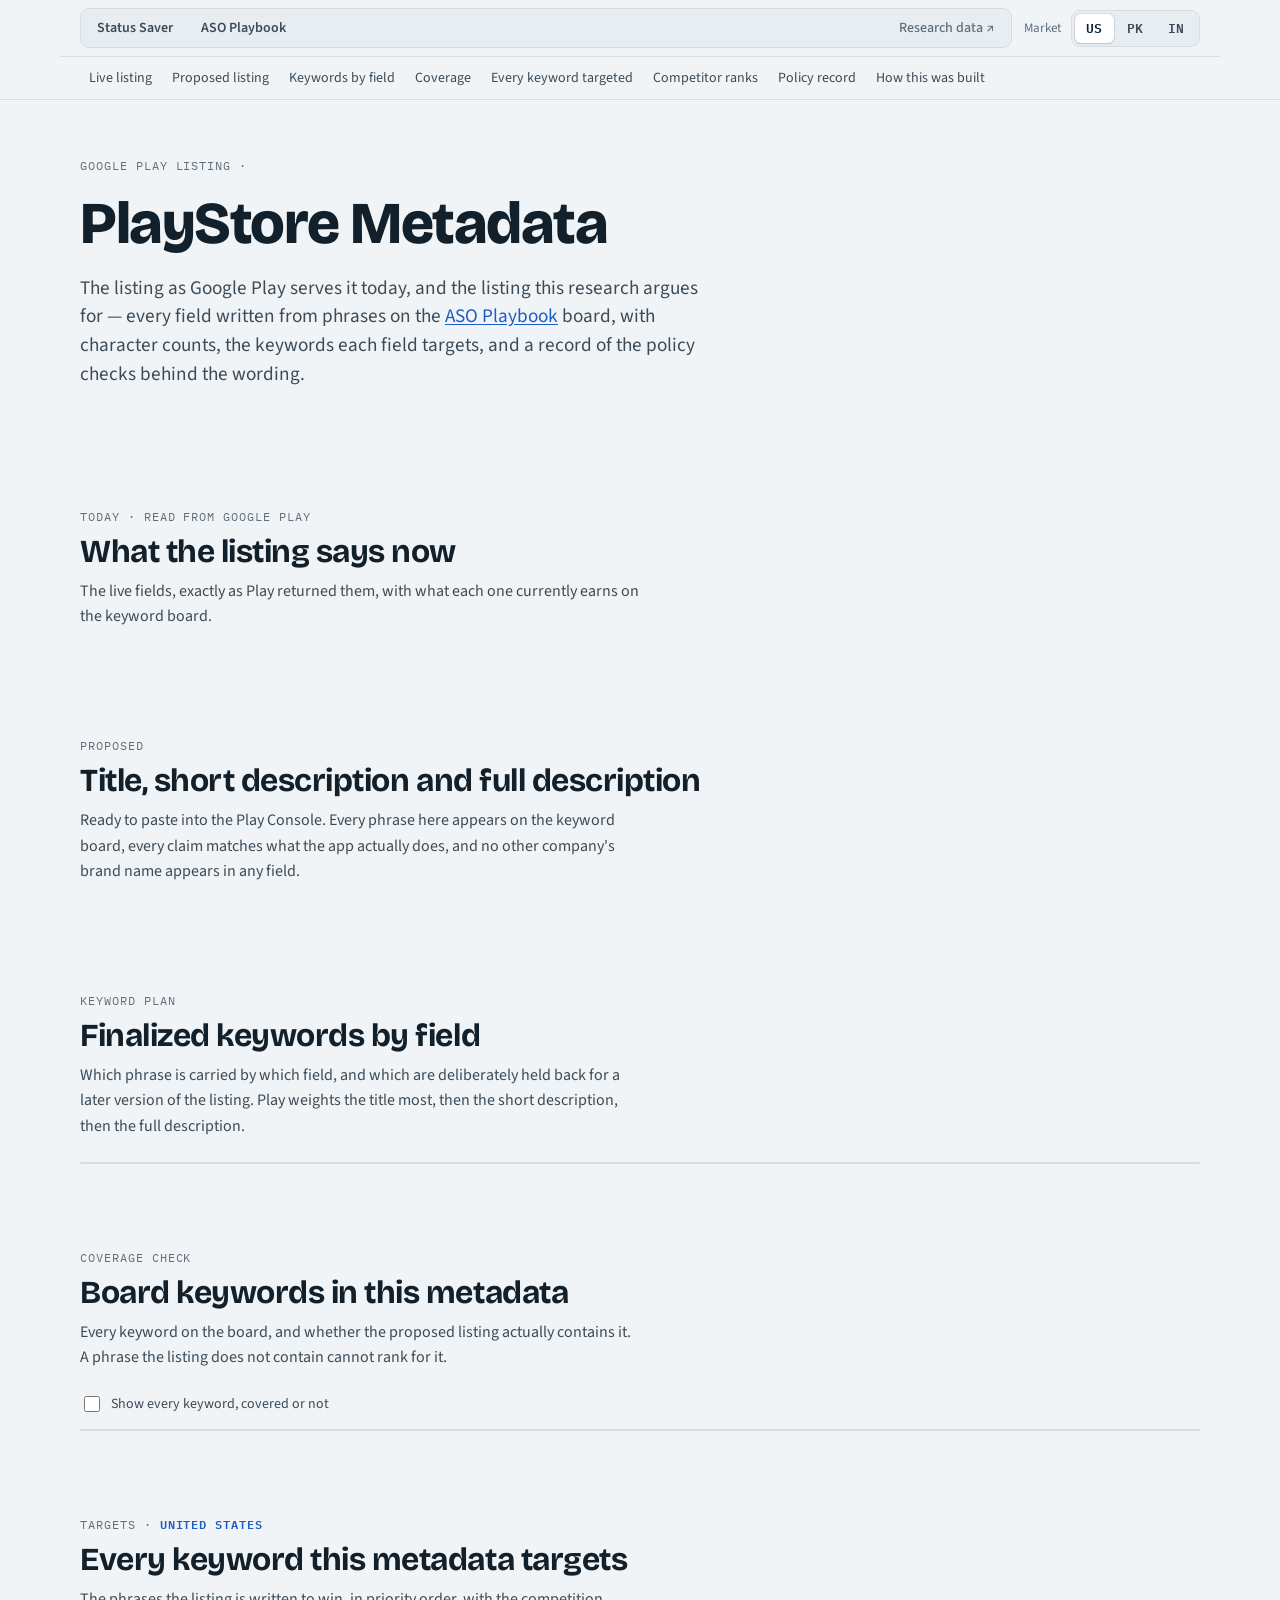
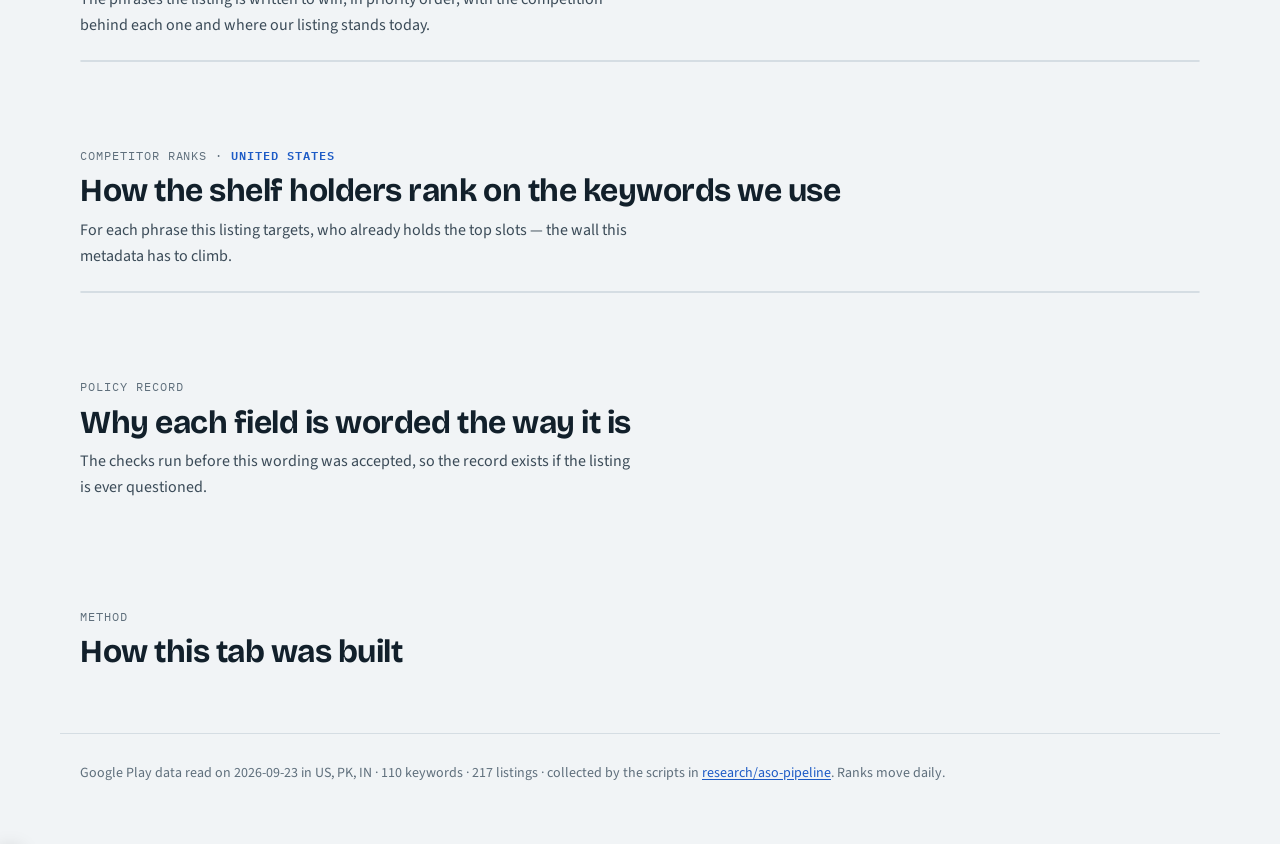
==== tabs/03-playstore-metadata/index.html @ b678e943 "ASO Playbook: new tab from the Google Play scrape of 23 Sep 2026 110 keywords x 3 markets to depth 3" ====
<!doctype html>
<html lang="en">
<head>
<meta charset="utf-8">
<meta name="viewport" content="width=device-width,initial-scale=1">
<meta name="robots" content="noindex">
<title>PlayStore Metadata · Status Saver App</title>
<meta name="description" content="The Google Play listing for the Status Saver app: the live listing today, the proposed title, short description and full description, every keyword each field targets, and the policy record behind the wording.">
<link rel="preconnect" href="https://fonts.googleapis.com">
<link rel="preconnect" href="https://fonts.gstatic.com" crossorigin>
<link rel="stylesheet" href="https://fonts.googleapis.com/css2?family=Bricolage+Grotesque:opsz,wght@12..96,500;12..96,700;12..96,800&family=IBM+Plex+Mono:wght@400;500;600&family=Source+Sans+3:ital,wght@0,400;0,600;0,700;1,400&display=swap">
<link rel="stylesheet" href="../../assets/site.css">
</head>
<body data-page="metadata">

<nav class="bar" aria-label="Tabs, sections and controls" id="bar">
  <div class="wrap bar-top">
    <div class="tabs" id="site-tabs" aria-label="Tabs"></div>
    <div class="mk" id="mk">
      <span class="mk-label" id="mk-label">Market</span>
      <div class="seg" role="group" aria-labelledby="mk-label" id="market-seg"></div>
    </div>
  </div>
  <div class="wrap bar-sections" aria-label="Sections">
    <div class="jump" id="jump-metadata">
      <a href="#live">Live listing</a><a href="#package">Proposed listing</a><a href="#fields">Keywords by field</a><a href="#coverage">Coverage</a><a href="#targets">Every keyword targeted</a><a href="#ranks">Competitor ranks</a><a href="#policy">Policy record</a><a href="#built">How this was built</a>
    </div>
  </div>
</nav>
<script src="../../assets/nav.js"></script>

<header class="masthead wrap">
  <p class="eyebrow">Google Play listing · <span id="pkg" class="mono"></span></p>
  <h1 id="apptitle">PlayStore Metadata</h1>
  <p class="lede">The listing as Google Play serves it today, and the listing this research argues for — every field written from phrases on the <a href="../02-aso-playbook/">ASO Playbook</a> board, with character counts, the keywords each field targets, and a record of the policy checks behind the wording.</p>
  <div class="chips" id="chips"></div>
</header>

<main class="wrap doc">

  <section id="live">
    <div class="sec-head">
      <p class="kicker">Today · read from Google Play</p>
      <h2>What the listing says now</h2>
      <p class="sub">The live fields, exactly as Play returned them, with what each one currently earns on the keyword board.</p>
    </div>
    <div id="live-listing"></div>
    <div class="insights" id="live-read"></div>
  </section>

  <section id="package">
    <div class="sec-head">
      <p class="kicker">Proposed</p>
      <h2>Title, short description and full description</h2>
      <p class="sub">Ready to paste into the Play Console. Every phrase here appears on the keyword board, every claim matches what the app actually does, and no other company's brand name appears in any field.</p>
    </div>
    <div id="package-fields"></div>
  </section>

  <section id="fields">
    <div class="sec-head">
      <p class="kicker">Keyword plan</p>
      <h2>Finalized keywords by field</h2>
      <p class="sub">Which phrase is carried by which field, and which are deliberately held back for a later version of the listing. Play weights the title most, then the short description, then the full description.</p>
    </div>
    <div class="tscroll"><table id="field-table"></table></div>
  </section>

  <section id="coverage">
    <div class="sec-head">
      <p class="kicker">Coverage check</p>
      <h2>Board keywords in this metadata</h2>
      <p class="sub">Every keyword on the board, and whether the proposed listing actually contains it. A phrase the listing does not contain cannot rank for it.</p>
    </div>
    <div class="controls"><label class="toggle"><input type="checkbox" id="cov-all"> Show every keyword, covered or not</label></div>
    <div class="tscroll"><table id="cov-table"></table></div>
  </section>

  <section id="targets">
    <div class="sec-head">
      <p class="kicker">Targets · <span class="scope" data-scope></span></p>
      <h2>Every keyword this metadata targets</h2>
      <p class="sub">The phrases the listing is written to win, in priority order, with the competition behind each one and where our listing stands today.</p>
    </div>
    <div class="tscroll"><table id="target-table"></table></div>
  </section>

  <section id="ranks">
    <div class="sec-head">
      <p class="kicker">Competitor ranks · <span class="scope" data-scope></span></p>
      <h2>How the shelf holders rank on the keywords we use</h2>
      <p class="sub">For each phrase this listing targets, who already holds the top slots — the wall this metadata has to climb.</p>
    </div>
    <div class="tscroll"><table class="matrix" id="rank-table"></table></div>
  </section>

  <section id="policy">
    <div class="sec-head">
      <p class="kicker">Policy record</p>
      <h2>Why each field is worded the way it is</h2>
      <p class="sub">The checks run before this wording was accepted, so the record exists if the listing is ever questioned.</p>
    </div>
    <div class="checks" id="policy-list"></div>
  </section>

  <section id="built">
    <div class="sec-head">
      <p class="kicker">Method</p>
      <h2>How this tab was built</h2>
    </div>
    <div class="checks" id="built-list"></div>
  </section>

</main>

<footer class="wrap foot" id="foot"></footer>
<div id="tip" class="tt" role="status" aria-live="polite"></div>

<script src="../../assets/data.js"></script>
<script src="../../assets/app.js"></script>
</body>
</html>
---- assets/site.css ----
/* Shared styles for every tab page. */
img{max-width:100%}
:root{
    color-scheme: light;
    --ground:#F1F4F6; --surface:#FFFFFF; --sunk:#E8EDF1;
    --ink:#12202B; --ink-2:#3B4B58; --muted:#5F6F7C; --line:#D5DDE3; --line-strong:#B7C3CC;
    --accent:#1D5BC6; --accent-ink:#FFFFFF; --accent-soft:#E1EAF8;
    --good:#16784A; --good-soft:#DCF0E5; --warn:#94520A; --warn-soft:#F5E9D6; --risk:#AB3636; --risk-soft:#F6E1E1;
    --s-comp:#eb6834; --s-niche:#2a78d6; --s-adj:#86b6ef; --s-brand:#45515B; --s-off:#D3DAE0;
    --rk1:#184f95; --rk1-ink:#FFFFFF; --rk2:#2a78d6; --rk2-ink:#FFFFFF; --rk3:#5598e7; --rk3-ink:#0B1D33; --rk4:#86b6ef; --rk4-ink:#0B1D33;
    --tip:#12202B; --tip-ink:#F1F4F6;
    --display:"Bricolage Grotesque","Source Sans 3",system-ui,sans-serif;
    --body:"Source Sans 3",system-ui,-apple-system,"Segoe UI",sans-serif;
    --mono:"IBM Plex Mono",ui-monospace,"Cascadia Mono",Consolas,monospace;
  }
  @media (prefers-color-scheme: dark){
    :root:not([data-theme="light"]){
      color-scheme: dark;
      --ground:#0B1117; --surface:#111A22; --sunk:#0D151C;
      --ink:#E2EAF0; --ink-2:#B6C3CD; --muted:#8C9CA8; --line:#223039; --line-strong:#344450;
      --accent:#6FA8F6; --accent-ink:#08121C; --accent-soft:#15253A;
      --good:#52C48E; --good-soft:#11281E; --warn:#E3A45F; --warn-soft:#2E2213; --risk:#EE8C8C; --risk-soft:#301818;
      --s-comp:#d95926; --s-niche:#3987e5; --s-adj:#1c5cab; --s-brand:#A3B0BB; --s-off:#2B3844;
      --rk1:#9ec5f4; --rk1-ink:#0B1622; --rk2:#5598e7; --rk2-ink:#0B1622; --rk3:#256abf; --rk3-ink:#FFFFFF; --rk4:#184f95; --rk4-ink:#FFFFFF;
      --tip:#E2EAF0; --tip-ink:#0B1117;
    }
  }
  :root[data-theme="dark"]{
    color-scheme: dark;
    --ground:#0B1117; --surface:#111A22; --sunk:#0D151C;
    --ink:#E2EAF0; --ink-2:#B6C3CD; --muted:#8C9CA8; --line:#223039; --line-strong:#344450;
    --accent:#6FA8F6; --accent-ink:#08121C; --accent-soft:#15253A;
    --good:#52C48E; --good-soft:#11281E; --warn:#E3A45F; --warn-soft:#2E2213; --risk:#EE8C8C; --risk-soft:#301818;
    --s-comp:#d95926; --s-niche:#3987e5; --s-adj:#1c5cab; --s-brand:#A3B0BB; --s-off:#2B3844;
    --rk1:#9ec5f4; --rk1-ink:#0B1622; --rk2:#5598e7; --rk2-ink:#0B1622; --rk3:#256abf; --rk3-ink:#FFFFFF; --rk4:#184f95; --rk4-ink:#FFFFFF;
    --tip:#E2EAF0; --tip-ink:#0B1117;
  }

  *{box-sizing:border-box}
  body{margin:0; background:var(--ground); color:var(--ink); font-family:var(--body); font-size:16px; line-height:1.6; -webkit-font-smoothing:antialiased}
  a{color:var(--accent); text-underline-offset:2px}
  :focus-visible{outline:2px solid var(--accent); outline-offset:2px; border-radius:3px}
  h1,h2,h3,h4{font-family:var(--display); margin:0; line-height:1.15; text-wrap:balance}
  p{margin:0}
  code,.mono{font-family:var(--mono); font-size:.86em}
  .wrap{max-width:1160px; margin:0 auto; padding-inline:20px}
  .prose{max-width:68ch}

  /* ---------- masthead ---------- */
  .masthead{padding-block:56px 40px}
  .eyebrow{font-family:var(--mono); font-size:12px; letter-spacing:.08em; text-transform:uppercase; color:var(--muted); display:flex; flex-wrap:wrap; gap:6px 14px}
  .eyebrow b{color:var(--accent); font-weight:600}
  h1{font-size:clamp(2.4rem,5.4vw,3.7rem); font-weight:800; letter-spacing:-.025em; margin-top:14px}
  .lede{font-size:1.2rem; color:var(--ink-2); margin-top:16px; max-width:62ch; line-height:1.5}
  .chips{display:flex; flex-wrap:wrap; gap:8px; margin-top:22px}
  .chip{font-family:var(--mono); font-size:12.5px; padding:4px 11px; border:1px solid var(--line); border-radius:999px; background:var(--surface); color:var(--ink-2); font-variant-numeric:tabular-nums}

  .verdict{margin-top:34px; display:grid; grid-template-columns:minmax(0,1.05fr) minmax(0,1fr); gap:28px; align-items:start}
  .verdict-main{background:var(--surface); border:1px solid var(--line); border-radius:12px; padding:24px 26px}
  .verdict-main .tag{font-family:var(--mono); font-size:11.5px; letter-spacing:.08em; text-transform:uppercase; color:var(--accent); margin-bottom:10px}
  .verdict-main p{font-size:1.06rem}
  .verdict-main strong{color:var(--ink)}
  .refresh h3{font-size:1.05rem; font-weight:700; margin-bottom:10px}
  .refresh ol{margin:0; padding:0; list-style:none; display:flex; flex-direction:column; gap:12px; counter-reset:f}
  .refresh li{padding-left:34px; position:relative; color:var(--ink-2)}
  .refresh li::before{counter-increment:f; content:counter(f); position:absolute; left:0; top:1px; width:22px; height:22px; border-radius:6px; background:var(--accent-soft); color:var(--accent); font:600 12px/22px var(--mono); text-align:center}
  .refresh li strong{color:var(--ink)}
  @media (max-width:860px){ .verdict{grid-template-columns:1fr} }

  .tiles{display:grid; grid-template-columns:repeat(4,minmax(0,1fr)); gap:1px; margin-top:30px; background:var(--line); border:1px solid var(--line); border-radius:12px; overflow:hidden}
  .tile{background:var(--surface); padding:16px 18px}
  .tile .n{font-family:var(--display); font-weight:700; font-size:2rem; letter-spacing:-.02em; line-height:1.1}
  .tile .n small{font-size:1rem; color:var(--muted); font-weight:500}
  .tile .l{font-size:.9rem; color:var(--muted); margin-top:4px; line-height:1.35}
  @media (max-width:820px){ .tiles{grid-template-columns:repeat(2,minmax(0,1fr))} }

  /* ---------- sticky bar ---------- */
  .bar{position:sticky; top:0; z-index:20; background:var(--ground); background:color-mix(in srgb, var(--ground) 88%, transparent); backdrop-filter:blur(8px); -webkit-backdrop-filter:blur(8px); border-bottom:1px solid var(--line)}
  .bar-top{display:flex; align-items:center; gap:12px; min-height:54px; padding-block:8px}
  .bar-sections{display:flex; align-items:center; min-height:38px; padding-block:4px; border-top:1px solid var(--line)}
  .jump{display:flex; gap:2px; overflow-x:auto; flex:1 1 auto; scrollbar-width:none; min-width:0}
  .jump::-webkit-scrollbar{display:none}
  .jump a{white-space:nowrap; font-size:14px; color:var(--ink-2); text-decoration:none; padding:6px 9px; border-radius:6px}
  .jump a:hover{background:var(--sunk); color:var(--ink)}
  .mk{display:flex; align-items:center; gap:10px; margin-left:auto; flex:none}
  .mk-label{font-size:13px; color:var(--muted)}
  .seg{display:inline-flex; background:var(--sunk); border:1px solid var(--line); border-radius:9px; padding:3px; gap:2px}
  .seg button{font:600 13px/1 var(--mono); letter-spacing:.04em; border:0; background:transparent; color:var(--ink-2); padding:8px 11px; border-radius:6px; cursor:pointer}
  .seg button[aria-pressed="true"]{background:var(--surface); color:var(--ink); box-shadow:0 1px 2px rgba(10,20,30,.12), 0 0 0 1px var(--line)}
  .seg button:hover:not([aria-pressed="true"]){color:var(--ink)}

  /* ---------- sections ---------- */
  .doc{display:flex; flex-direction:column; gap:84px; padding-block:56px 40px}
  .sec-head{display:flex; flex-direction:column; gap:8px; margin-bottom:22px}
  .kicker{font-family:var(--mono); font-size:12px; letter-spacing:.08em; text-transform:uppercase; color:var(--muted)}
  .kicker .scope{color:var(--accent); font-weight:600}
  h2{font-size:clamp(1.55rem,2.6vw,2rem); font-weight:700; letter-spacing:-.015em}
  .sub{color:var(--ink-2); max-width:70ch}
  h3{font-size:1.12rem; font-weight:700}

  .panel{background:var(--surface); border:1px solid var(--line); border-radius:12px}
  .tscroll{overflow-x:auto; background:var(--surface); border:1px solid var(--line); border-radius:12px}
  table{border-collapse:collapse; width:100%; font-size:14.5px}
  th{font-family:var(--mono); font-size:11px; font-weight:600; letter-spacing:.06em; text-transform:uppercase; color:var(--muted); text-align:left; padding:11px 12px; border-bottom:1px solid var(--line); white-space:nowrap; vertical-align:bottom; background:var(--surface)}
  td{padding:10px 12px; border-bottom:1px solid var(--line); vertical-align:top}
  tbody tr:last-child td{border-bottom:0}
  .num{font-variant-numeric:tabular-nums; white-space:nowrap}
  .kw{font-family:var(--mono); font-size:13px; color:var(--ink)}
  .muted{color:var(--muted)}
  .small{font-size:13px}
  .nowrap{white-space:nowrap}
  .pill{display:inline-block; font:600 11px/1.5 var(--mono); letter-spacing:.03em; padding:1px 8px; border-radius:999px; white-space:nowrap}
  .p-good{background:var(--good-soft); color:var(--good)}
  .p-warn{background:var(--warn-soft); color:var(--warn)}
  .p-risk{background:var(--risk-soft); color:var(--risk)}
  .p-acc{background:var(--accent-soft); color:var(--accent)}
  .p-mute{background:var(--sunk); color:var(--ink-2)}
  .controls{display:flex; flex-wrap:wrap; align-items:center; gap:10px 16px; margin-bottom:14px}
  .toggle{display:inline-flex; align-items:center; gap:8px; font-size:14px; color:var(--ink-2); cursor:pointer; user-select:none}
  .toggle input{accent-color:var(--accent); width:16px; height:16px}
  .chipset{display:flex; flex-wrap:wrap; gap:6px}
  .chipset button{font:500 13px/1 var(--body); padding:7px 11px; border-radius:999px; border:1px solid var(--line); background:var(--surface); color:var(--ink-2); cursor:pointer}
  .chipset button[aria-pressed="true"]{background:var(--ink); border-color:var(--ink); color:var(--ground)}
  .search{font:14px var(--body); padding:7px 11px; border:1px solid var(--line-strong); border-radius:8px; background:var(--surface); color:var(--ink); min-width:0; width:220px; max-width:100%}
  .note{font-size:14px; color:var(--muted); margin-top:12px; max-width:80ch}
  .legend{display:flex; flex-wrap:wrap; gap:8px 18px; font-size:13px; color:var(--ink-2); margin-bottom:12px}
  .legend span{display:inline-flex; align-items:center; gap:7px}
  .sw{width:14px; height:14px; border-radius:3px; display:inline-block; flex:none}
  .sw.none{background:transparent; box-shadow:inset 0 0 0 1px var(--line-strong)}
  .linkbtn{font:600 14px var(--body); color:var(--accent); background:none; border:0; padding:6px 0; cursor:pointer}

  /* ---------- niche share ---------- */
  .two{display:grid; grid-template-columns:minmax(0,1.5fr) minmax(0,1fr); gap:18px; align-items:start}
  @media (max-width:900px){ .two{grid-template-columns:1fr} }
  .sharebar{display:flex; align-items:center; gap:10px}
  .sharebar .track{flex:1; height:8px; background:var(--sunk); border-radius:4px; overflow:hidden; min-width:60px}
  .sharebar .fill{height:100%; background:var(--s-niche); border-radius:4px}

  /* ---------- competitors ---------- */
  .comp-name{font-weight:700}
  .comp-title{font-family:var(--mono); font-size:12.5px; color:var(--ink-2); margin-top:2px}
  .kwlist{display:flex; flex-wrap:wrap; gap:4px; margin-top:4px}
  .kwlist span{font:12px var(--mono); background:var(--sunk); color:var(--ink-2); padding:0 6px; border-radius:4px}
  .bignum{font-family:var(--display); font-weight:700; font-size:1.25rem; font-variant-numeric:tabular-nums}
  .insights{display:grid; grid-template-columns:repeat(auto-fit,minmax(250px,1fr)); gap:14px; margin-top:18px}
  .insight{background:var(--surface); border:1px solid var(--line); border-radius:12px; padding:16px 18px}
  .insight h3{font-size:1rem; margin-bottom:6px}
  .insight p{font-size:14.5px; color:var(--ink-2)}
  .insight.watch{border-color:var(--s-comp); box-shadow:inset 0 0 0 1px var(--s-comp)}
  .insight .tag{font:600 11px var(--mono); letter-spacing:.07em; text-transform:uppercase; color:var(--muted); margin-bottom:6px}

  /* ---------- rank matrix ---------- */
  .matrix th.ch{white-space:normal; min-width:60px; max-width:76px; font-size:10.5px; line-height:1.25; letter-spacing:.02em; text-transform:none; font-family:var(--body); font-weight:600; color:var(--ink-2)}
  .matrix th.ch.watchcol, .matrix td.watchcol{border-left:1px solid var(--line-strong)}
  .matrix td{padding:5px 6px; vertical-align:middle}
  .matrix td.kwc{padding-left:12px; min-width:180px}
  .matrix .rk{display:block; min-width:34px; text-align:center; font:600 12.5px/26px var(--mono); border-radius:5px; font-variant-numeric:tabular-nums}
  .rk.b1{background:var(--rk1); color:var(--rk1-ink)} .rk.b2{background:var(--rk2); color:var(--rk2-ink)}
  .rk.b3{background:var(--rk3); color:var(--rk3-ink)} .rk.b4{background:var(--rk4); color:var(--rk4-ink)}
  .rk.b0{color:var(--line-strong); font-weight:400}
  .matrix tfoot td{font:600 12.5px var(--mono); text-align:center; background:var(--sunk); border-top:1px solid var(--line-strong)}
  .matrix tfoot td.kwc{text-align:left; font-family:var(--body); font-size:13px; color:var(--ink-2)}

  /* ---------- SERP strips ---------- */
  .strips{background:var(--surface); border:1px solid var(--line); border-radius:12px; padding:8px 16px 12px}
  .strip-ruler, .strip-head{display:grid; grid-template-columns:minmax(180px,260px) minmax(0,1fr); gap:14px; align-items:center}
  .strip-ruler{padding:8px 8px 4px; font:11px var(--mono); color:var(--muted)}
  .slots{display:grid; grid-template-columns:repeat(10,minmax(0,1fr)) 8px repeat(20,minmax(0,1fr)); gap:2px}
  .ruler-slots span{text-align:left; font-variant-numeric:tabular-nums}
  .strip-row{border-top:1px solid var(--line)}
  .strip-row:first-of-type{border-top:0}
  .strip-head{width:100%; background:none; border:0; padding:9px 8px; text-align:left; color:inherit; font:inherit; cursor:pointer; border-radius:8px}
  .strip-head:hover{background:var(--sunk)}
  .strip-kw{display:flex; flex-direction:column; min-width:0}
  .strip-kw .kw{overflow-wrap:anywhere}
  .strip-kw .meta{font-size:12.5px; color:var(--muted)}
  .slot{height:22px; border-radius:3px; position:relative; background:var(--s-off)}
  .slot.gap{background:none}
  .slot.comp{background:var(--s-comp)} .slot.niche{background:var(--s-niche)} .slot.adj{background:var(--s-adj)}
  .slot.brand{background:var(--s-brand)} .slot.off{background:var(--s-off)}
  .slot.none{background:transparent; box-shadow:inset 0 0 0 1px var(--line)}
  .slot.fresh::after{content:""; position:absolute; left:50%; top:-4px; width:7px; height:7px; margin-left:-3.5px; border-radius:50%; background:var(--ink); box-shadow:0 0 0 2px var(--surface)}
  .strip-list{padding:4px 8px 14px}
  .strip-list table{font-size:13.5px}
  .strip-list td, .strip-list th{padding:6px 8px}
  .catdot{display:inline-block; width:9px; height:9px; border-radius:2px; margin-right:6px; vertical-align:baseline}
  @media (max-width:680px){
    .strip-ruler{grid-template-columns:1fr} .strip-ruler > span:first-child{display:none}
    .strip-head{grid-template-columns:1fr; gap:6px}
    .slot{height:18px}
  }

  /* ---------- keyword board ---------- */
  .board th button{all:unset; cursor:pointer; display:inline-flex; align-items:center; gap:4px}
  .board th button:focus-visible{outline:2px solid var(--accent); outline-offset:2px}
  .board th[aria-sort="descending"] button::after{content:"↓"} .board th[aria-sort="ascending"] button::after{content:"↑"}
  .board td{font-size:14px}
  .pbar{display:flex; align-items:center; gap:8px; min-width:120px}
  .pbar .track{flex:1; height:6px; background:var(--sunk); border-radius:3px; overflow:hidden}
  .pbar .fill{height:100%; background:var(--accent); border-radius:3px}
  .pbar b{font:600 13px var(--mono); min-width:22px; text-align:right}
  .kwmeta{display:flex; flex-wrap:wrap; gap:4px; margin-top:4px}

  /* ---------- ladder ---------- */
  .ladder{display:flex; flex-direction:column; gap:10px}
  .rung{display:grid; grid-template-columns:170px minmax(0,1fr); gap:18px; background:var(--surface); border:1px solid var(--line); border-radius:12px; padding:16px 20px}
  .rung .ph{font:700 1rem var(--display)}
  .rung .ph small{display:block; font:500 12.5px var(--mono); color:var(--muted); margin-top:3px}
  .rung ul{list-style:none; margin:0; padding:0; display:flex; flex-wrap:wrap; gap:6px}
  .rung li{font:13px var(--mono); background:var(--sunk); border-radius:6px; padding:3px 8px; color:var(--ink)}
  .rung li i{font-style:normal; color:var(--muted)}
  .rung .proof{font-size:14px; color:var(--ink-2); margin-top:8px}
  @media (max-width:640px){ .rung{grid-template-columns:1fr; gap:8px} }

  /* ---------- listing ---------- */
  .titles{display:grid; grid-template-columns:repeat(3,minmax(0,1fr)); gap:14px}
  @media (max-width:900px){ .titles{grid-template-columns:1fr} }
  .topt{background:var(--surface); border:1px solid var(--line); border-radius:12px; padding:16px 18px; display:flex; flex-direction:column; gap:8px}
  .topt.rec{border-color:var(--accent); box-shadow:inset 0 0 0 1px var(--accent)}
  .topt .tag{font:600 11px var(--mono); letter-spacing:.07em; text-transform:uppercase; color:var(--muted)}
  .topt.rec .tag{color:var(--accent)}
  .topt .tt{font:700 1.2rem/1.25 var(--display)}
  .topt .why{font-size:14.5px; color:var(--ink-2)}
  .meter{display:flex; align-items:center; gap:8px; font:12px var(--mono); color:var(--muted)}
  .meter .track{flex:1; height:4px; background:var(--sunk); border-radius:2px; overflow:hidden; max-width:140px}
  .meter .fill{height:100%; background:var(--accent)}
  .meter .fill.over{background:var(--risk)}
  .taken{margin-top:14px; font-size:14.5px; color:var(--ink-2)}
  .taken li{margin-bottom:4px}
  .store{display:grid; grid-template-columns:minmax(0,1.35fr) minmax(0,1fr); gap:18px; margin-top:22px; align-items:start}
  @media (max-width:900px){ .store{grid-template-columns:1fr} }
  .listing{background:var(--surface); border:1px solid var(--line); border-radius:14px; padding:22px 24px}
  .apphead{display:flex; gap:14px; align-items:center}
  .appicon{width:56px; height:56px; border-radius:14px; flex:none; display:grid; place-items:center; background:linear-gradient(145deg,#2a78d6,#184f95)}
  .apphead .t{font:700 1.15rem/1.25 var(--display)}
  .apphead .d{font-size:13.5px; color:var(--muted)}
  .field{border-top:1px solid var(--line); margin-top:16px; padding-top:14px}
  .field-label{display:flex; justify-content:space-between; gap:10px; font:600 11px var(--mono); letter-spacing:.07em; text-transform:uppercase; color:var(--muted); margin-bottom:6px}
  .longdesc h4{font:600 12px var(--mono); letter-spacing:.06em; text-transform:uppercase; color:var(--accent); margin:16px 0 6px}
  .longdesc p{margin:0 0 8px; font-size:15px}
  .longdesc ul{margin:0 0 8px; padding-left:18px; font-size:15px}
  .longdesc li{margin-bottom:2px}
  .side{display:flex; flex-direction:column; gap:14px}
  .side .panel{padding:16px 18px}
  .side h3{font-size:1rem; margin-bottom:8px}
  .side table{font-size:13.5px}
  .side td,.side th{padding:6px 6px}
  .checks{margin:0; padding-left:18px; font-size:14.5px; color:var(--ink-2)}
  .checks li{margin-bottom:3px}
  .covered{display:flex; flex-wrap:wrap; gap:4px; margin-top:6px}
  .covered span{font:12px var(--mono); background:var(--accent-soft); color:var(--accent); padding:1px 6px; border-radius:4px}

  /* ---------- practice & risks ---------- */
  .cards{display:grid; grid-template-columns:repeat(auto-fit,minmax(300px,1fr)); gap:14px}
  .card{background:var(--surface); border:1px solid var(--line); border-radius:12px; padding:16px 18px}
  .card .tag{font:600 11px var(--mono); letter-spacing:.07em; text-transform:uppercase; color:var(--muted); margin-bottom:6px}
  .card p{font-size:15px}
  .card .src{font-size:13px; color:var(--muted); margin-top:8px}
  .risks{list-style:none; margin:0; padding:0; display:grid; grid-template-columns:repeat(auto-fit,minmax(320px,1fr)); gap:12px 26px}
  .risks li{padding:12px 0; border-top:1px solid var(--line); color:var(--ink-2); font-size:15px}
  .risks strong{display:block; color:var(--ink); font-family:var(--display); font-size:1rem; margin-bottom:3px}
  .risks .new{margin-left:6px; vertical-align:2px}
  details.archive{margin-top:18px}
  details.archive summary{cursor:pointer; font-weight:600; color:var(--accent); padding:6px 0}
  .foot{border-top:1px solid var(--line); padding-block:28px 60px; font-size:14px; color:var(--muted)}
  .foot p{max-width:100ch; margin-bottom:10px}

  [hidden]{display:none!important}
  html{scroll-padding-top:calc(var(--barh, 60px) + 16px)}

  /* ---------- tabs ---------- */
  .tabs{display:flex; gap:2px; background:var(--sunk); border:1px solid var(--line); border-radius:9px; padding:3px; flex:1 1 auto; min-width:0; overflow-x:auto; scrollbar-width:none}
  .tabs::-webkit-scrollbar{display:none}
  .tabs button{font:600 14px/1 var(--body); border:0; background:transparent; color:var(--ink-2); padding:9px 13px; border-radius:6px; cursor:pointer; white-space:nowrap}
  .tabs button[aria-selected="true"]{background:var(--accent); color:var(--accent-ink)}
  .tabs button:hover:not([aria-selected="true"]){color:var(--ink); background:var(--surface)}

  /* ---------- competitor's graphics ---------- */
  .g-head{display:flex; flex-direction:column}
  .g-cols{display:grid; grid-template-columns:repeat(2,minmax(0,1fr)); gap:14px 36px; margin-top:26px}
  .g-cols p{color:var(--ink-2)}
  @media (max-width:820px){ .g-cols{grid-template-columns:1fr} }
  .iconwall{width:auto; min-width:100%}
  .iconwall th{text-align:center; white-space:normal; min-width:88px; font-family:var(--body); text-transform:none; letter-spacing:0; font-size:13px; color:var(--ink)}
  .iconwall th a{color:inherit; text-decoration:none}
  .iconwall th a:hover{color:var(--accent)}
  .iconwall td{text-align:center; vertical-align:middle; padding:10px 8px}
  .iconwall td.sz{text-align:left; font:600 12px var(--mono); color:var(--muted); white-space:nowrap}
  .icoplate{display:inline-grid; place-items:center; background:#FFFFFF; border-radius:12px; box-shadow:0 0 0 1px var(--line)}
  .icoplate img{display:block; border-radius:22%}
  .fg-grid{display:grid; grid-template-columns:repeat(auto-fill,minmax(min(100%,440px),1fr)); gap:16px}
  .shot{margin:0; background:var(--surface); border:1px solid var(--line); border-radius:12px; overflow:hidden; display:flex; flex-direction:column}
  .shot .frame{display:block; width:100%; background:var(--sunk); border:0; padding:0; cursor:zoom-in; border-bottom:1px solid var(--line)}
  .shot .frame img{display:block; width:100%; height:100%; object-fit:contain}
  .shot figcaption{padding:10px 12px 12px; font-size:13.5px; line-height:1.45; display:flex; flex-direction:column; gap:2px; color:var(--ink-2)}
  .shot .lab{font-weight:700; color:var(--ink)}
  .shot .dim{font:12px var(--mono); color:var(--muted)}
  .shot .src{margin-top:4px; font-size:13px}
  .g-app{border-top:1px solid var(--line-strong); padding-top:34px; scroll-margin-top:calc(var(--barh, 60px) + 76px)}
  .g-app + .g-app{margin-top:46px}
  .g-apphead{display:flex; gap:16px; align-items:center; flex-wrap:wrap}
  .g-apphead > img{width:72px; height:72px; border-radius:16px; background:#FFFFFF; box-shadow:0 0 0 1px var(--line); flex:none}
  .g-appmeta{flex:1 1 320px; min-width:0}
  .g-appmeta h3{font-size:1.45rem; margin:2px 0 4px}
  .g-num{font:600 12px var(--mono); letter-spacing:.06em; text-transform:uppercase; color:var(--muted)}
  .g-play{font-weight:600; white-space:nowrap}
  .g-notes{display:grid; grid-template-columns:repeat(2,minmax(0,1fr)); gap:12px; margin-top:18px}
  @media (max-width:760px){ .g-notes{grid-template-columns:1fr} }
  .g-note{background:var(--surface); border:1px solid var(--line); border-radius:12px; padding:14px 16px}
  .g-note h4{font:600 11px var(--mono); letter-spacing:.07em; text-transform:uppercase; color:var(--accent); margin-bottom:6px}
  .g-note p{font-size:15px; color:var(--ink-2)}
  .tagrow{display:flex; flex-wrap:wrap; gap:6px; margin-top:14px}
  .tagrow span{font:12.5px var(--mono); background:var(--accent-soft); color:var(--accent); padding:2px 9px; border-radius:999px}
  .g-row-label{font:600 11px var(--mono); letter-spacing:.07em; text-transform:uppercase; color:var(--muted); margin:22px 0 10px}
  .grid-lead{display:grid; grid-template-columns:minmax(150px,210px) minmax(0,520px); gap:14px; align-items:start}
  @media (max-width:620px){ .grid-lead{grid-template-columns:1fr} }
  .grid-portrait{display:grid; grid-template-columns:repeat(auto-fill,minmax(min(100%,170px),1fr)); gap:14px; align-items:start}
  .grid-landscape{display:grid; grid-template-columns:repeat(auto-fill,minmax(min(100%,340px),1fr)); gap:14px; align-items:start}
  .g-filter{position:sticky; top:var(--barh, 60px); z-index:10; background:var(--ground); padding-block:12px; border-bottom:1px solid var(--line); display:flex; flex-wrap:wrap; gap:10px; align-items:center; margin-top:22px}
  .g-filter select{font:14px var(--body); padding:7px 10px; border:1px solid var(--line-strong); border-radius:8px; background:var(--surface); color:var(--ink); max-width:100%}
  .g-filter .count{font-size:14px; color:var(--muted); margin-left:auto}
  .g-sources{margin:0; padding-left:22px; display:flex; flex-direction:column; gap:8px; color:var(--ink-2)}
  .g-req p + p{margin-top:10px}
  /* ---------- playstore metadata ---------- */
  .m-app{display:flex; gap:18px; align-items:center; flex-wrap:wrap; margin-top:16px}
  .m-app > img{width:92px; height:92px; border-radius:22px; background:#FFFFFF; box-shadow:0 0 0 1px var(--line); flex:none}
  .m-app h1{margin-top:0; font-size:clamp(2rem,4.4vw,3rem)}
  .m-facts{display:flex; flex-wrap:wrap; gap:6px; margin-top:10px}
  .m-links{display:flex; flex-wrap:wrap; gap:6px 16px; margin-top:10px; font-size:14px}
  .m-shots{display:grid; grid-template-columns:minmax(0,2fr) repeat(4,minmax(0,1fr)); gap:12px; margin-top:24px; align-items:start}
  @media (max-width:820px){ .m-shots{grid-template-columns:repeat(2,minmax(0,1fr))} .m-shots figure:first-child{grid-column:1 / -1} }
  .m-shots figure{margin:0; background:var(--surface); border:1px solid var(--line); border-radius:10px; overflow:hidden}
  .m-shots img{display:block; width:100%; height:auto; background:var(--sunk)}
  .m-shots figcaption{font-size:12.5px; color:var(--muted); padding:6px 9px}
  mark.kwm{background:var(--accent-soft); color:var(--ink); border-radius:3px; padding:0 2px; box-shadow:inset 0 -2px 0 var(--accent)}
  mark.issue{background:var(--risk-soft); color:var(--risk); border-radius:3px; padding:0 2px; box-shadow:inset 0 -2px 0 var(--risk); font-weight:600}
  mark.chg{background:var(--good-soft); color:var(--ink); border-radius:3px; padding:0 2px; box-shadow:inset 0 -2px 0 var(--good)}

  /* ---------- features & IAP ---------- */
  .pitch{margin:26px 0 0; padding:16px 20px; border-left:3px solid var(--accent); background:var(--surface); border-radius:0 12px 12px 0; max-width:82ch}
  .pitch p{font-size:1.02rem; color:var(--ink-2)}
  .pitch cite{display:block; margin-top:8px; font:600 11.5px var(--mono); letter-spacing:.06em; text-transform:uppercase; color:var(--muted); font-style:normal}
  .barlist{display:flex; flex-direction:column; gap:8px}
  .barrow{display:grid; grid-template-columns:minmax(140px,240px) minmax(0,1fr) auto; gap:12px; align-items:center; font-size:14px}
  .barrow .lbl{overflow-wrap:anywhere}
  .barrow .track{height:20px; background:var(--sunk); border-radius:5px; overflow:hidden}
  .barrow .fill{display:block; height:100%; background:var(--s-niche); border-radius:5px}
  .barrow .val{font:600 13px var(--mono); font-variant-numeric:tabular-nums; min-width:92px; text-align:right}
  .barrow.ours{font-weight:700}
  .barrow.ours .fill{background:var(--accent)}
  .barrow.alt .fill{background:var(--s-comp)}
  @media (max-width:620px){ .barrow{grid-template-columns:1fr auto} .barrow .track{grid-column:1 / -1; order:3} }
  .fv{display:inline-grid; place-items:center; width:26px; height:26px; border-radius:7px; font:600 13px var(--mono)}
  .fv.full{background:var(--good-soft); color:var(--good)}
  .fv.basic{background:var(--warn-soft); color:var(--warn)}
  .fv.none{color:var(--line-strong)}
  .fmx td{text-align:center}
  .fmx td.kwc, .fmx td.num{text-align:left}
  .fmx td.num{text-align:right}
  .fmx th.ch{text-align:center}
  .fmx .ours-col{background:var(--accent-soft)}
  .fmx tfoot td{font:600 13px var(--mono); text-align:center; background:var(--sunk); border-top:1px solid var(--line-strong)}
  .fmx tfoot td.kwc{text-align:left; font-family:var(--body)}
  .money{font-variant-numeric:tabular-nums; white-space:nowrap}
  #f-plans tr.grp td, #f-value tr.grp td{background:var(--sunk); font:600 11px var(--mono); letter-spacing:.07em; text-transform:uppercase; color:var(--ink-2); padding:9px 12px}
  .matrix tr.grp td{background:var(--sunk); font:600 11px var(--mono); letter-spacing:.07em; text-transform:uppercase; color:var(--ink-2); padding:9px 12px; text-align:left}
  .m-legend{display:flex; flex-wrap:wrap; gap:8px 16px; font-size:13px; color:var(--ink-2); margin-bottom:12px}
  .checks-table td:first-child{white-space:nowrap}
  .checks-table td{font-size:14px}
  .st{display:inline-flex; align-items:center; gap:5px}
  .rung li b{font-weight:600}
  .rung li .cov{display:inline-block; margin-left:6px; font:600 10.5px/1.5 var(--mono); padding:0 6px; border-radius:999px; vertical-align:1px}
  .cmp td{font-size:14px; vertical-align:top}
  .cmp td.fieldname{font:600 11px var(--mono); letter-spacing:.07em; text-transform:uppercase; color:var(--muted); white-space:nowrap}
  .cmp .txt{max-width:46ch}
  .edits{margin:0; padding-left:22px; display:flex; flex-direction:column; gap:10px; color:var(--ink-2); max-width:90ch}
  .edits b{color:var(--ink)}
  .quote{font-family:var(--mono); font-size:13px; background:var(--sunk); padding:1px 6px; border-radius:4px; color:var(--ink)}

  dialog.lb{border:0; padding:0; margin:0; width:100vw; height:100vh; max-width:none; max-height:none; background:transparent; color:#E2EAF0}
  dialog.lb::backdrop{background:rgba(4,9,14,.92)}
  .lb-in{position:relative; width:100%; height:100%; display:grid; grid-template-rows:minmax(0,1fr) auto; justify-items:center; align-items:center; gap:12px; padding:56px 72px 22px}
  .lb-in img{max-width:100%; max-height:calc(100vh - 170px); object-fit:contain; border-radius:8px; background:#FFFFFF}
  .lb-cap{font-size:14px; text-align:center; max-width:90ch; line-height:1.5}
  .lb-cap a{color:#8FC0FF}
  .lb-btn{position:absolute; border:1px solid rgba(255,255,255,.25); background:rgba(255,255,255,.08); color:#FFFFFF; border-radius:10px; width:48px; height:48px; font:600 20px/1 var(--body); cursor:pointer}
  .lb-btn:hover{background:rgba(255,255,255,.18)}
  .lb-close{top:14px; right:14px}
  .lb-prev{left:12px; top:calc(50% - 40px)} .lb-next{right:12px; top:calc(50% - 40px)}
  @media (max-width:640px){ .lb-in{padding:60px 12px 16px} .lb-prev,.lb-next{top:auto; bottom:14px} }

  #tip{position:fixed; z-index:50; pointer-events:none; background:var(--tip); color:var(--tip-ink); font-size:13px; line-height:1.4; padding:8px 10px; border-radius:8px; max-width:280px; box-shadow:0 6px 20px rgba(0,0,0,.25)}
  #tip b{font-weight:700}
  #tip .tmono{font-family:var(--mono); font-size:12px; opacity:.85}

  @media (prefers-reduced-motion: reduce){ *{scroll-behavior:auto !important; transition:none !important} }
  @media print{
    .bar, .controls, .linkbtn, #tip{display:none !important}
    body{background:#fff; font-size:12px}
    .doc{gap:36px}
    .tscroll{overflow:visible; border:0}
    tr, .rung, .card, .insight, .topt{break-inside:avoid}
    .strip-list[hidden]{display:none}
  }

/* ---------- site tabs (links between pages) ---------- */
.tabs a{font:600 14px/1 var(--body); color:var(--ink-2); padding:9px 13px; border-radius:6px; white-space:nowrap; text-decoration:none}
.tabs a[aria-current="page"]{background:var(--accent); color:var(--accent-ink)}
.tabs a:hover:not([aria-current="page"]){color:var(--ink); background:var(--surface)}
.tabs a.ext{color:var(--muted); font-weight:500; margin-left:auto}
/* A { section: '<name>' } line in nav.js draws this label, then the tabs that belong to it. */
.tabs .grp{display:inline-flex; align-items:center; align-self:stretch; margin-left:7px; padding:0 10px 0 12px; border-left:1px solid var(--line-strong); font:600 11px/1 var(--mono); letter-spacing:.08em; text-transform:uppercase; color:var(--muted); white-space:nowrap}
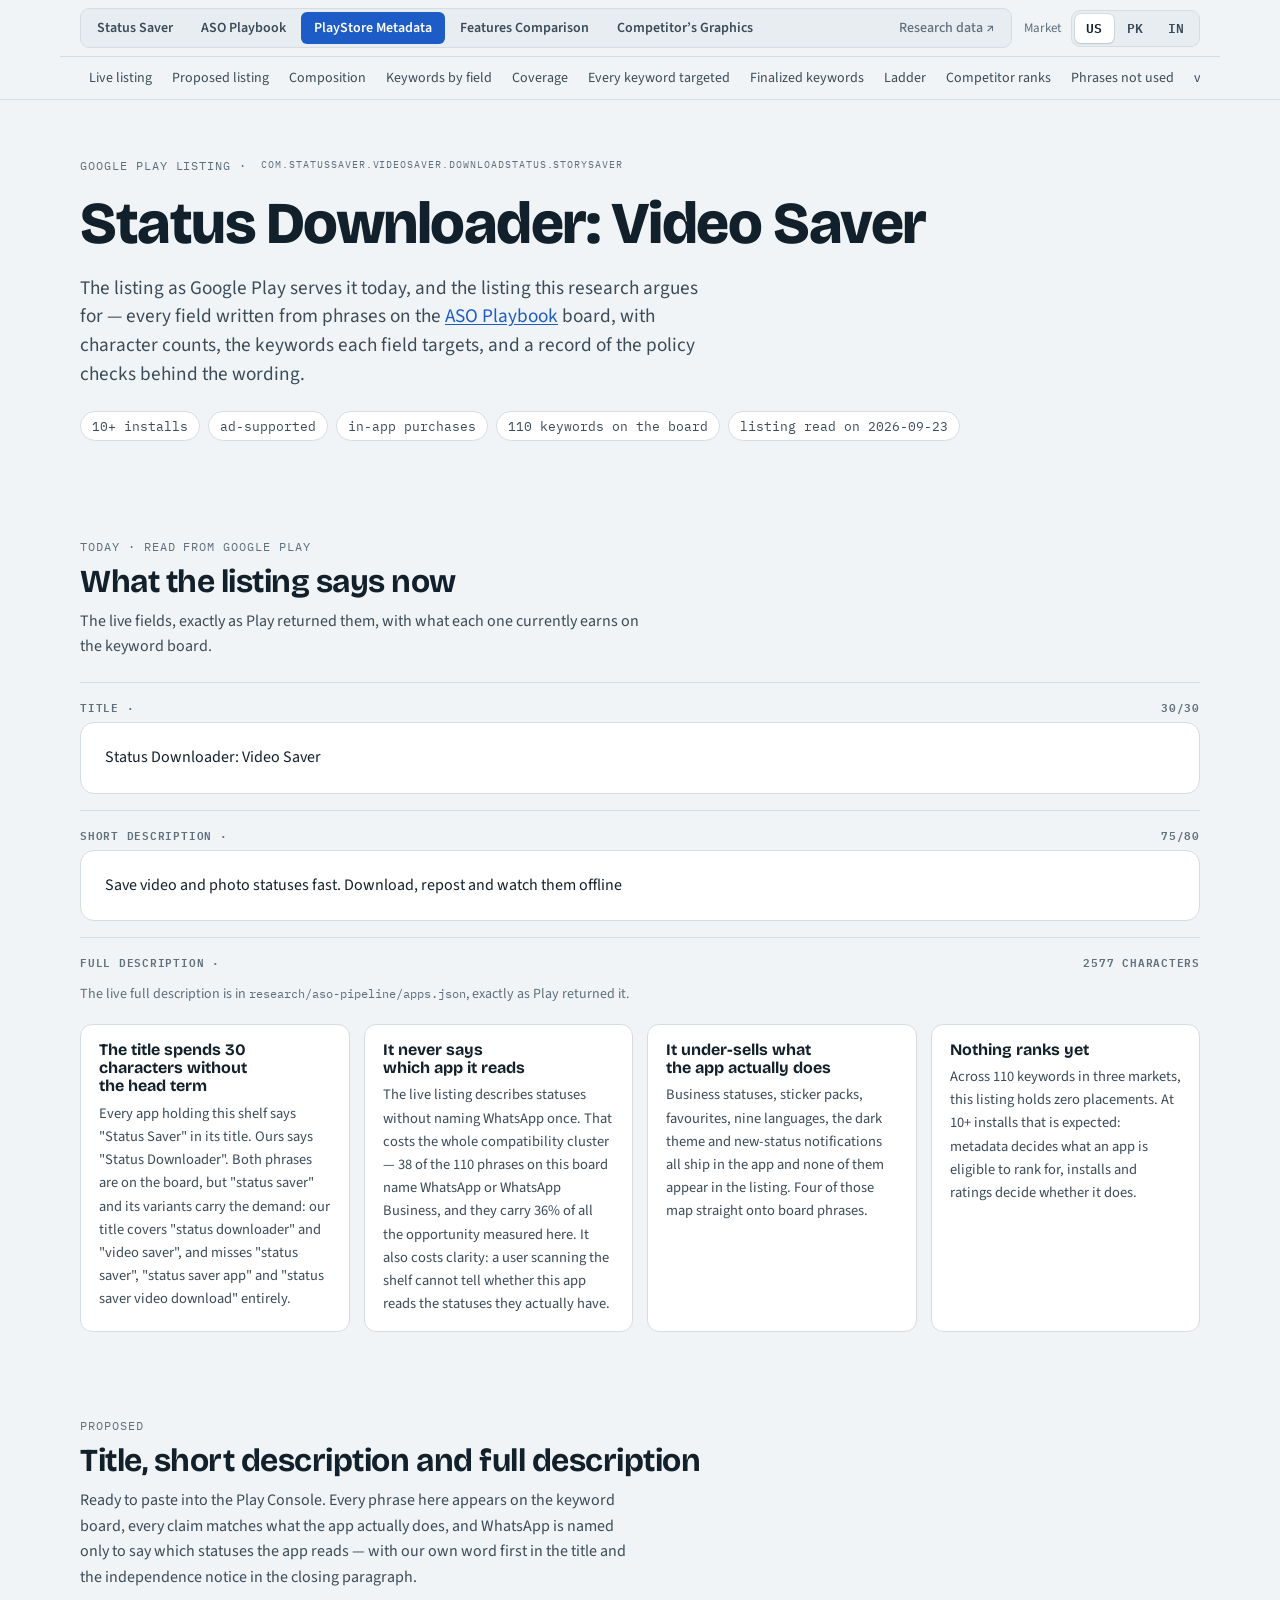
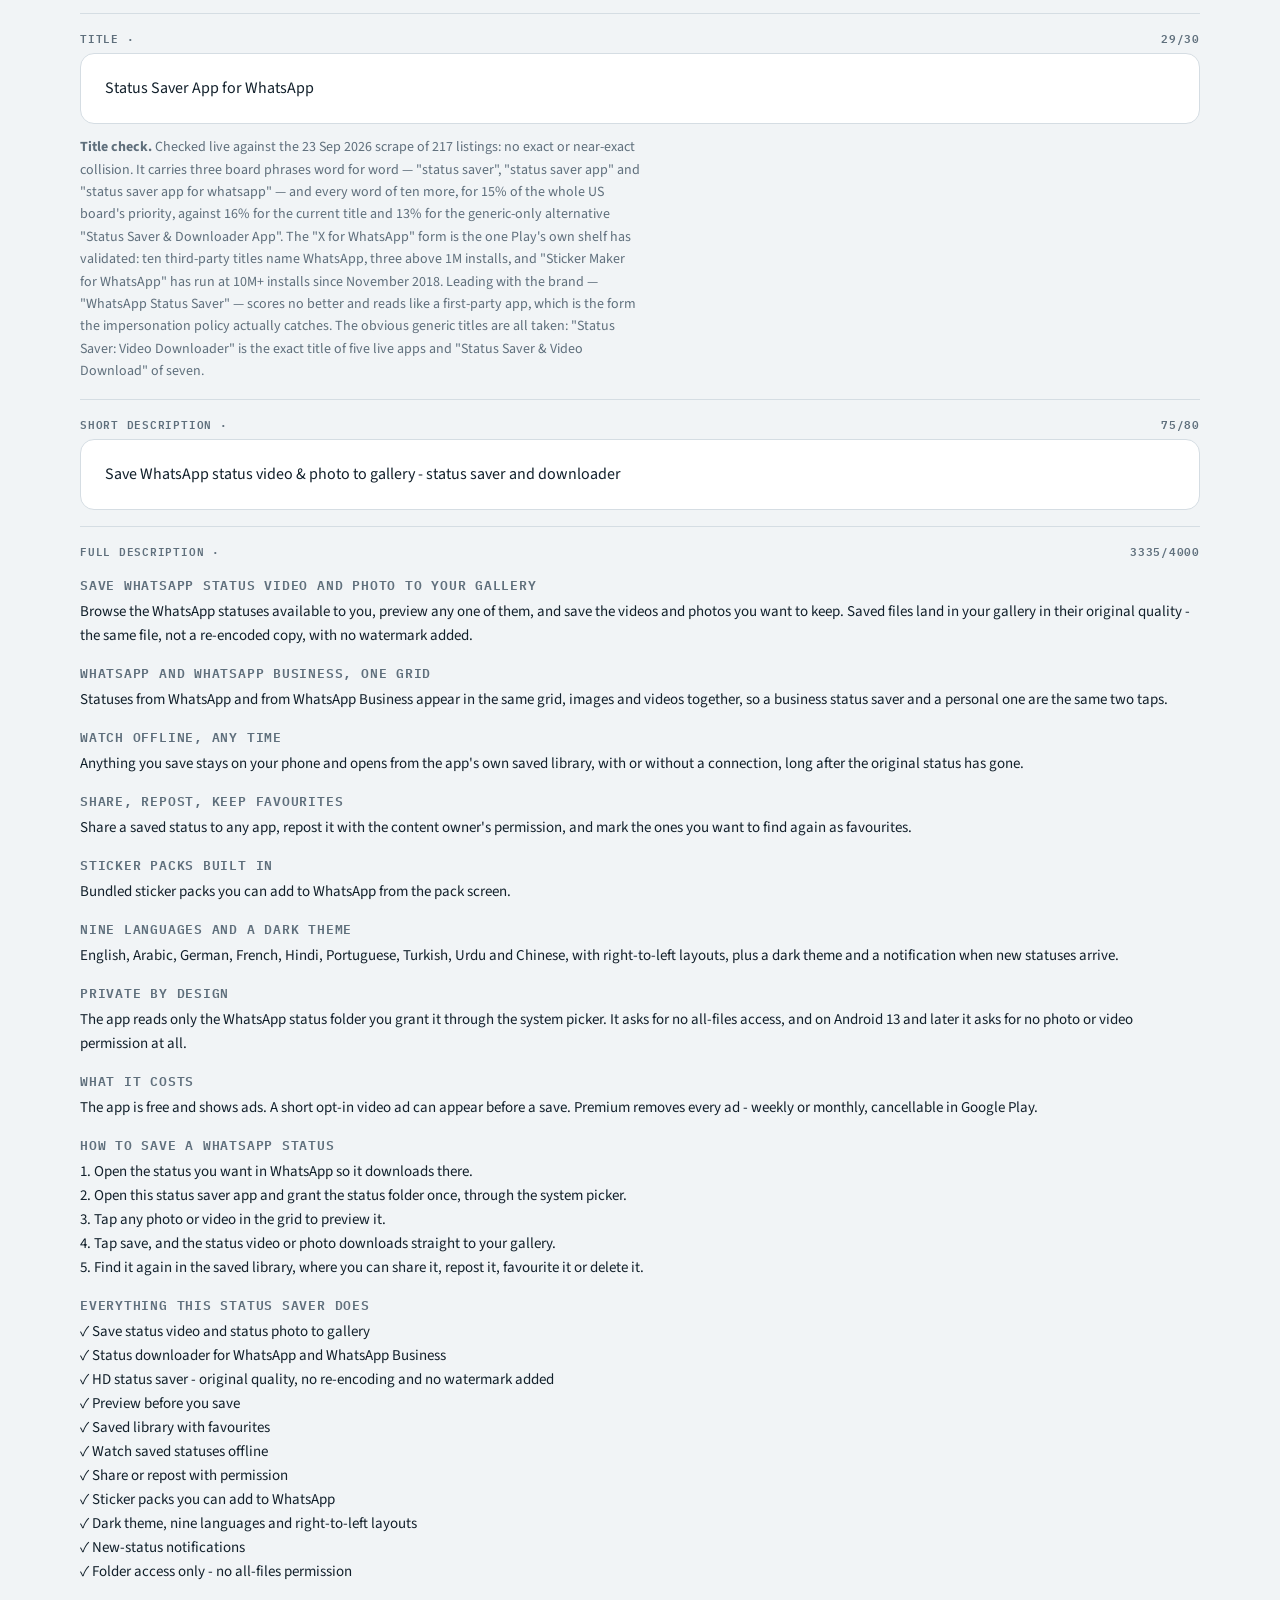
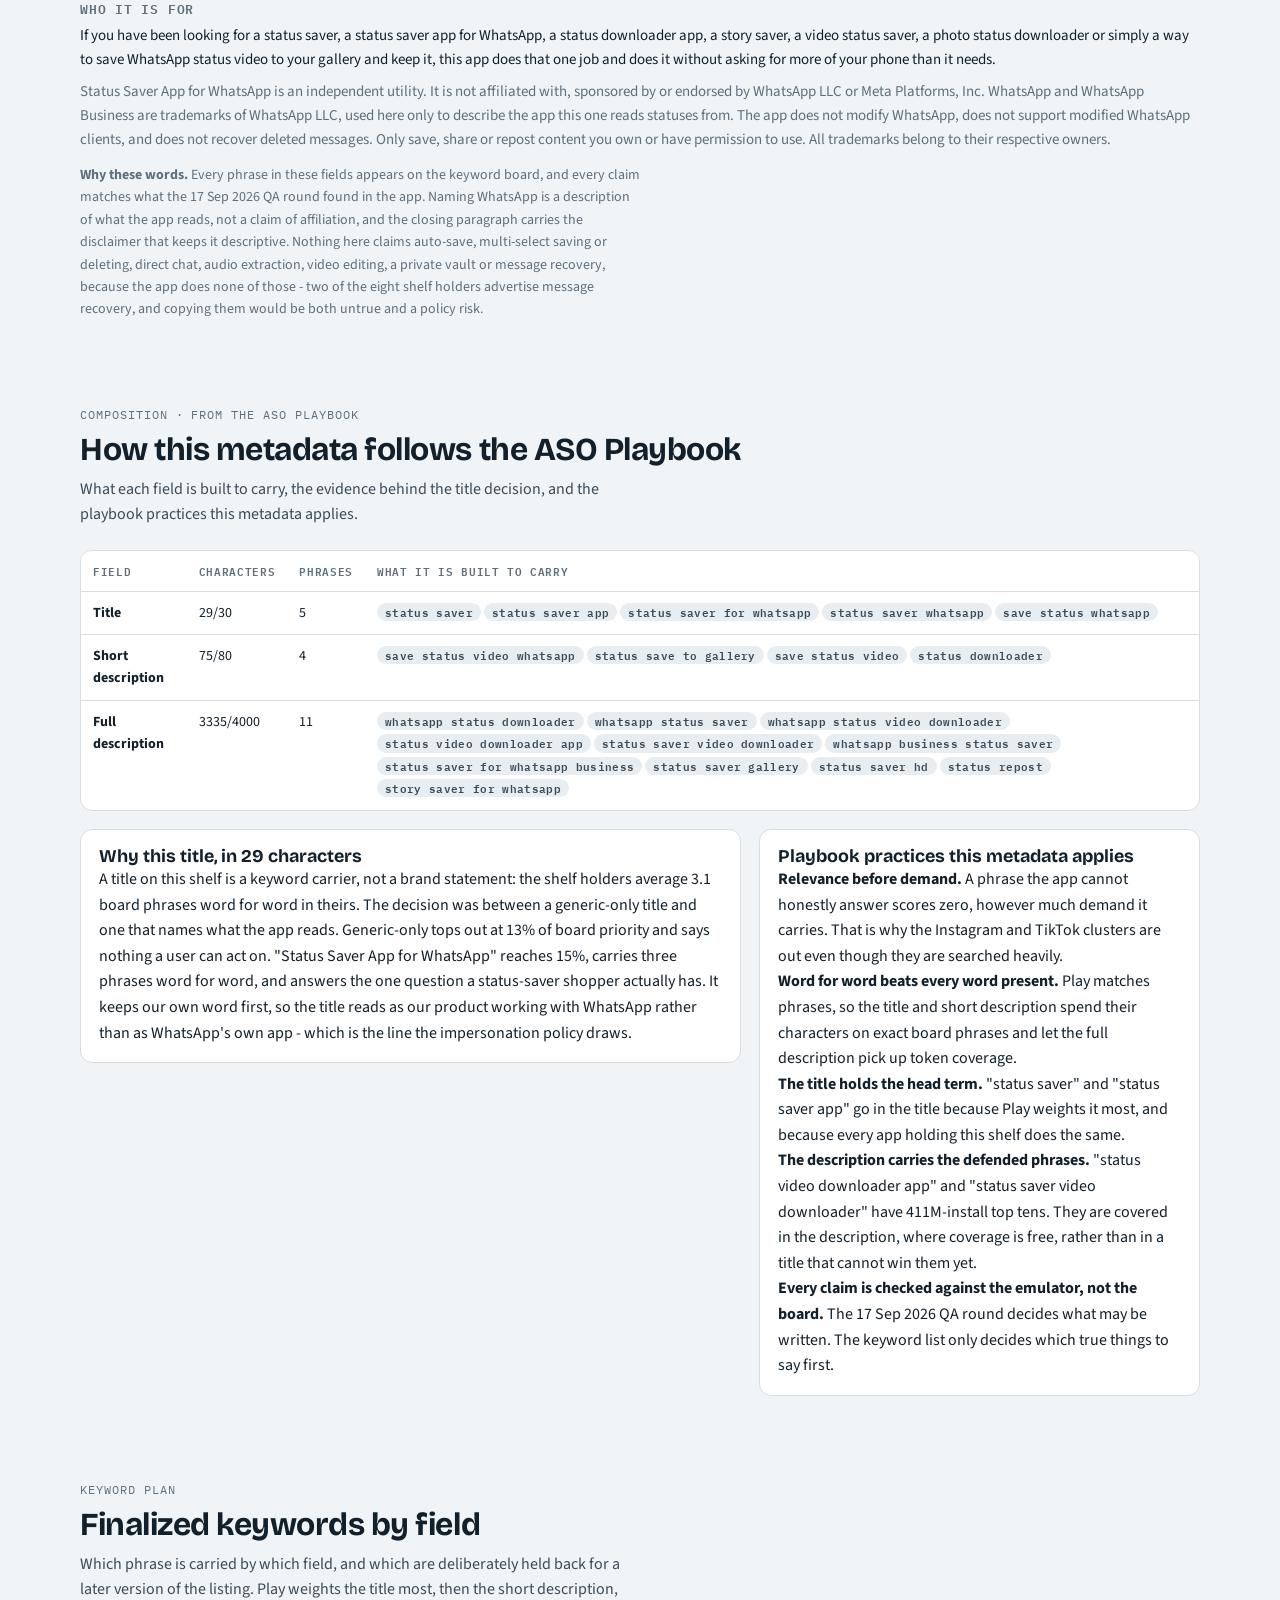
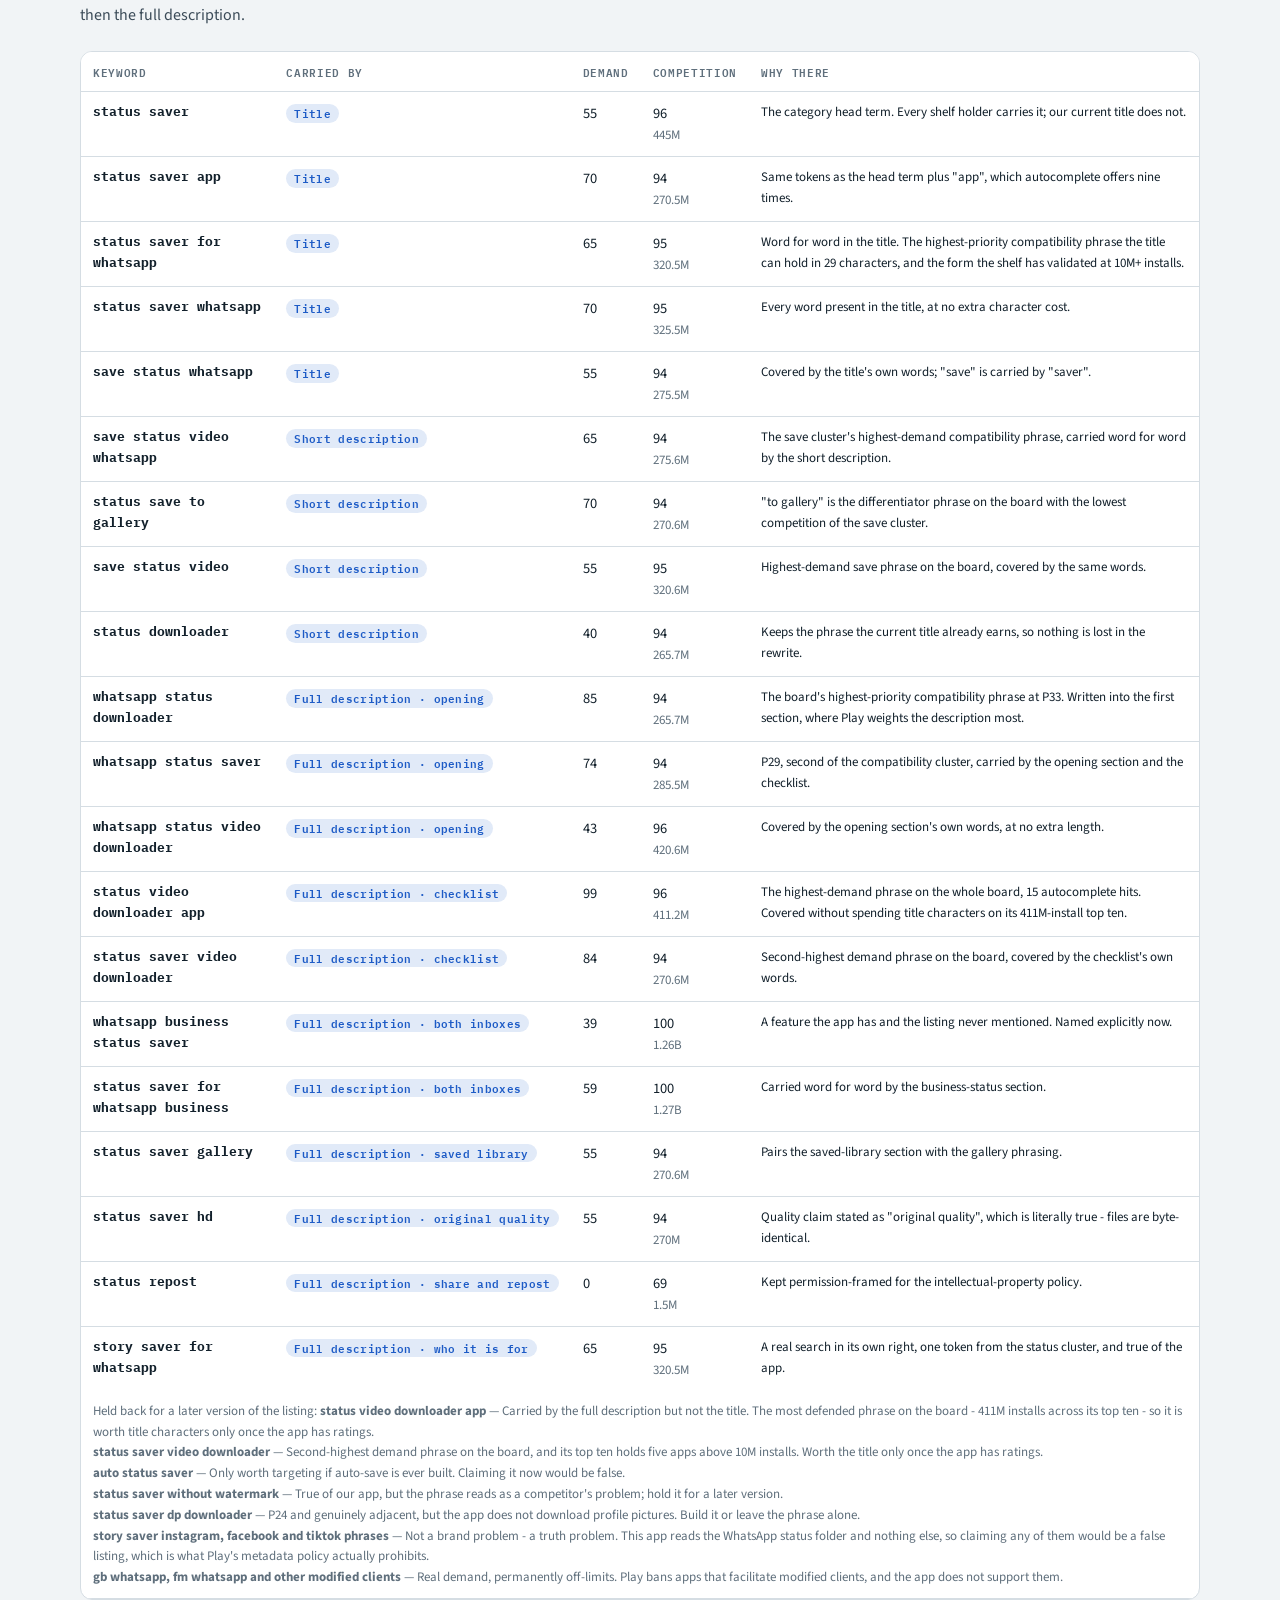
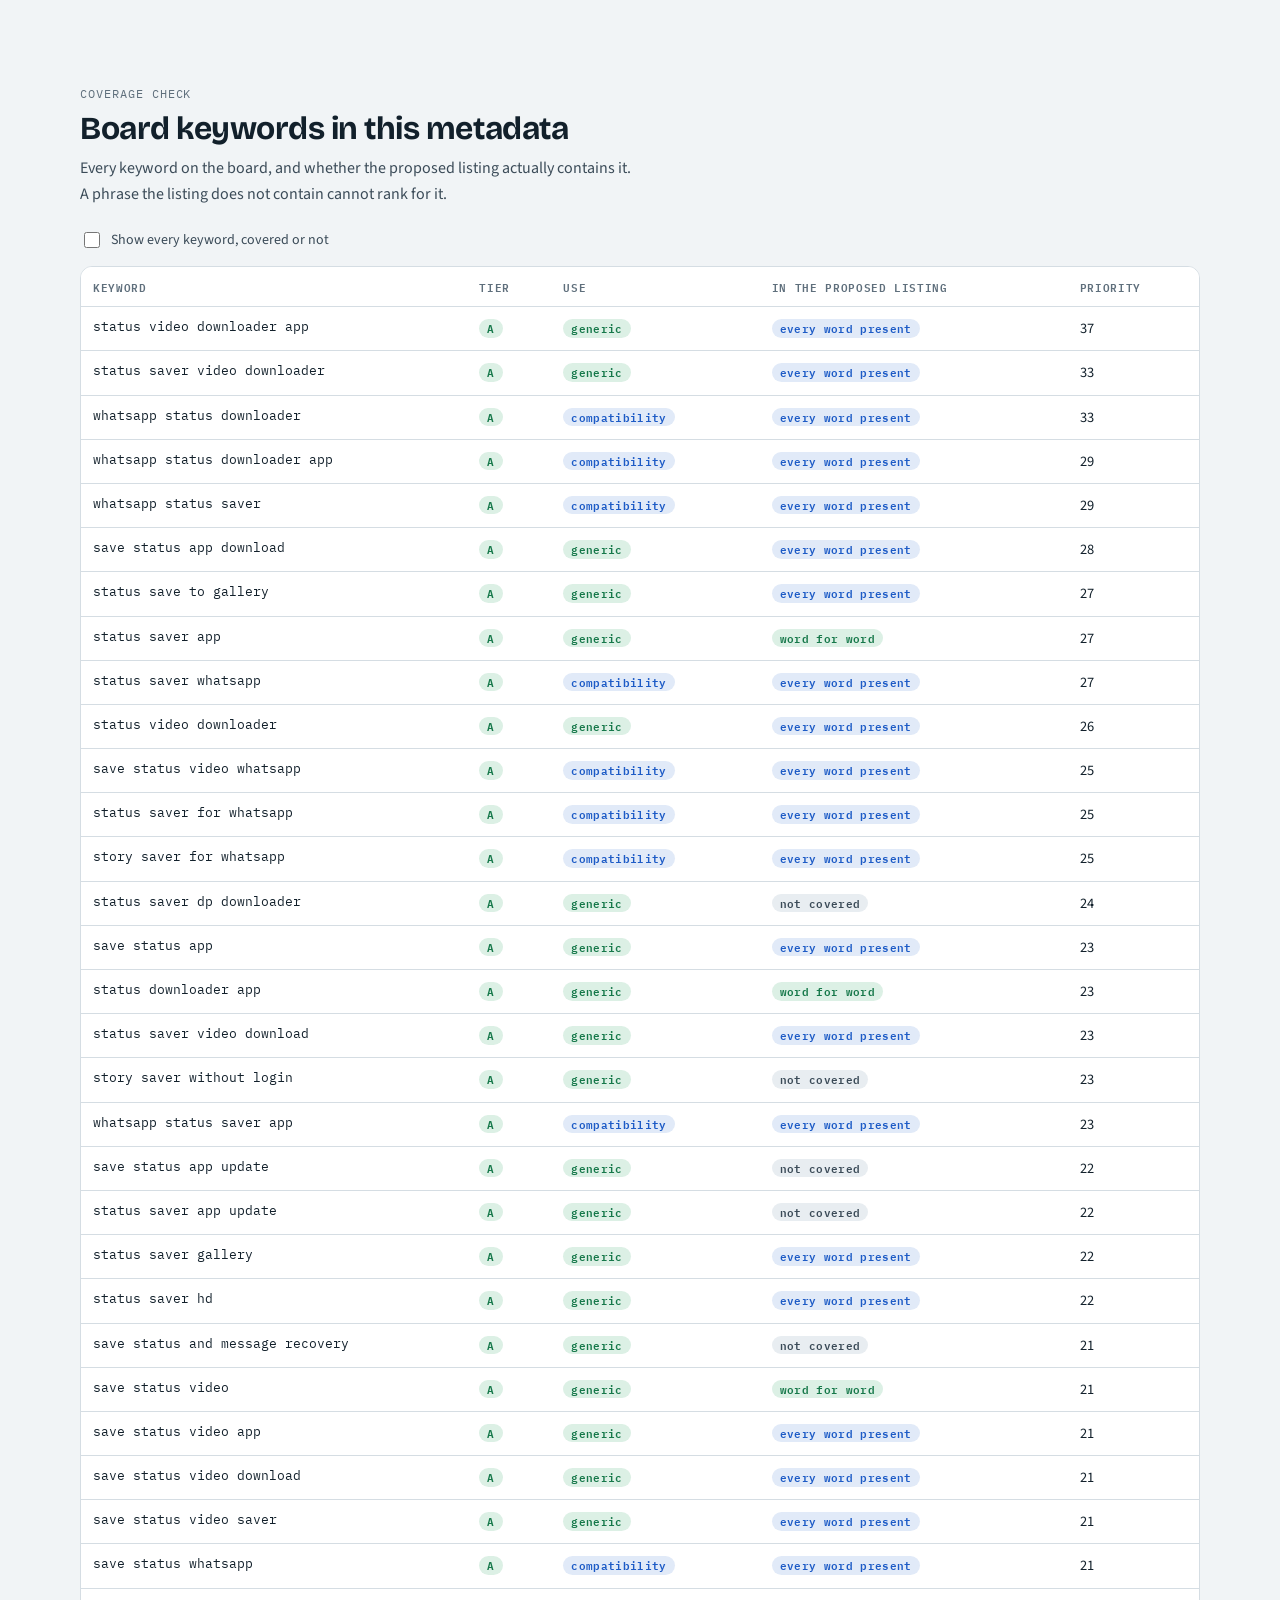
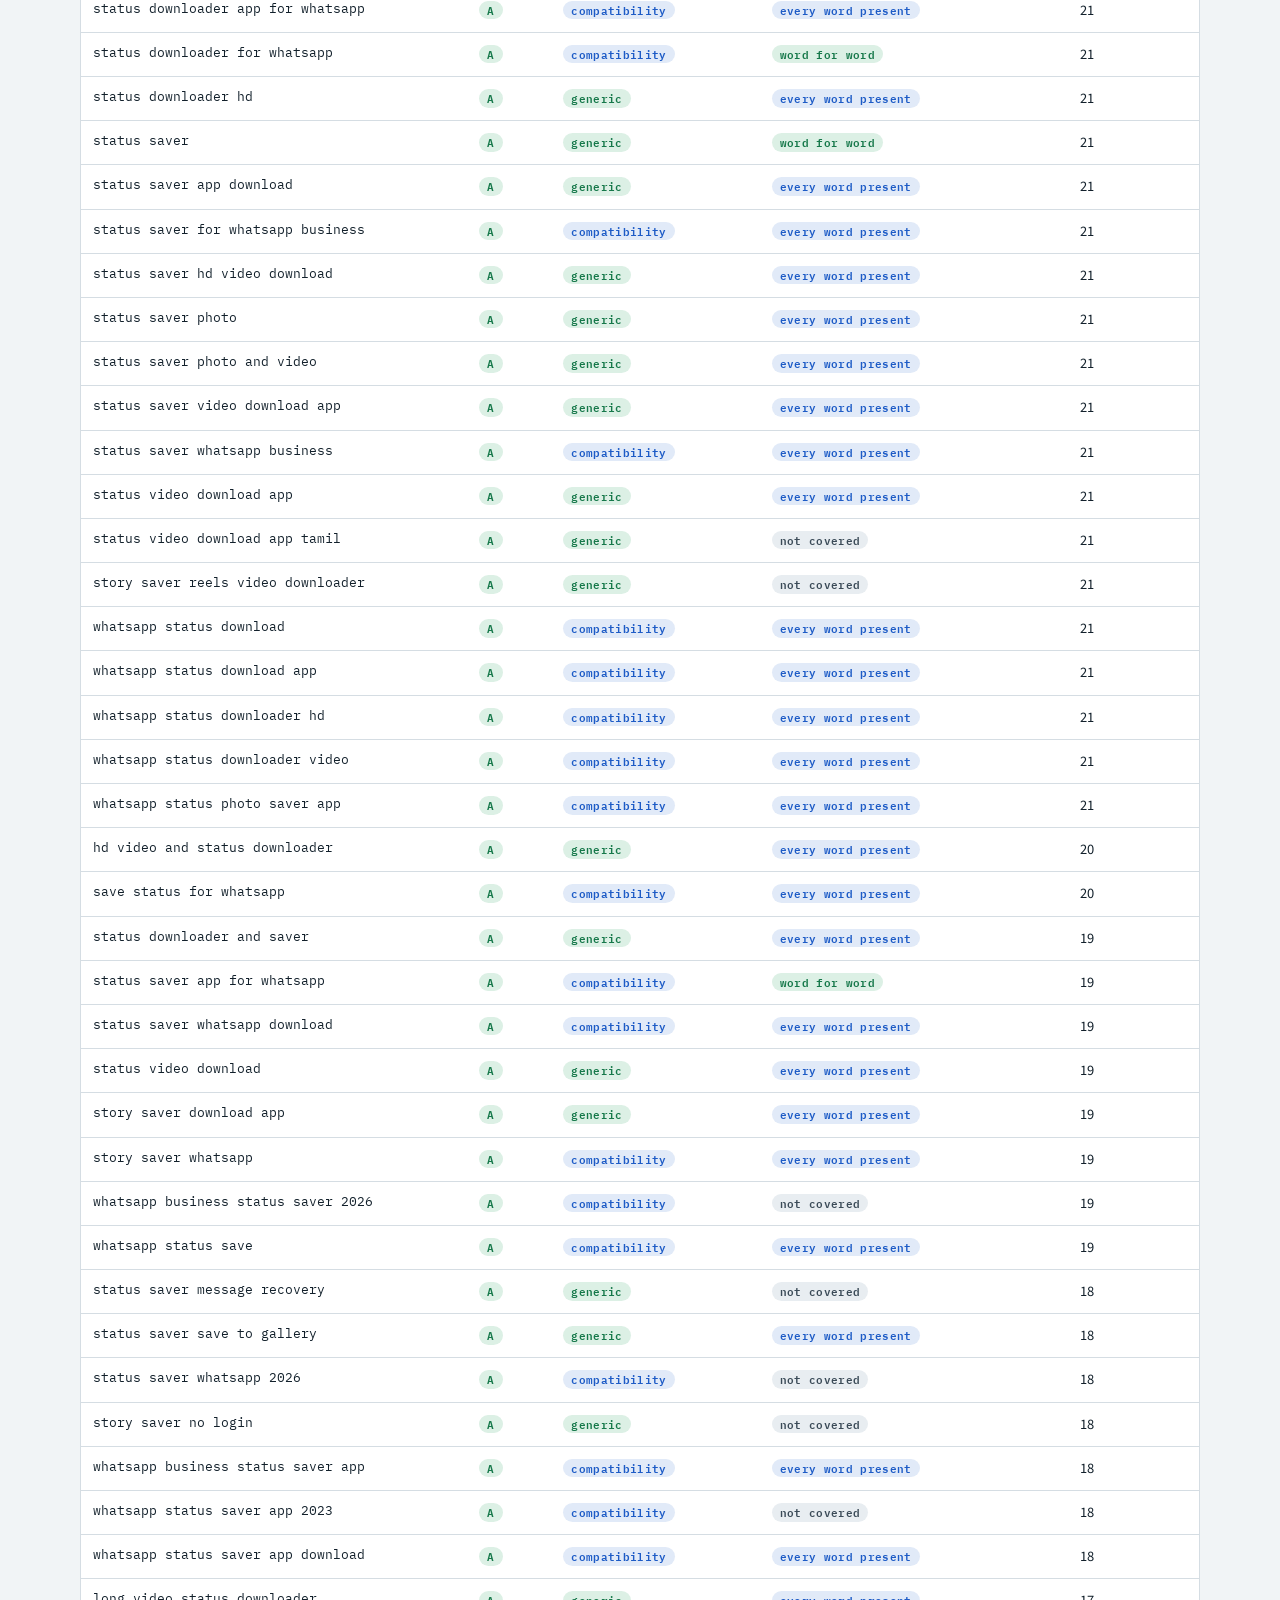
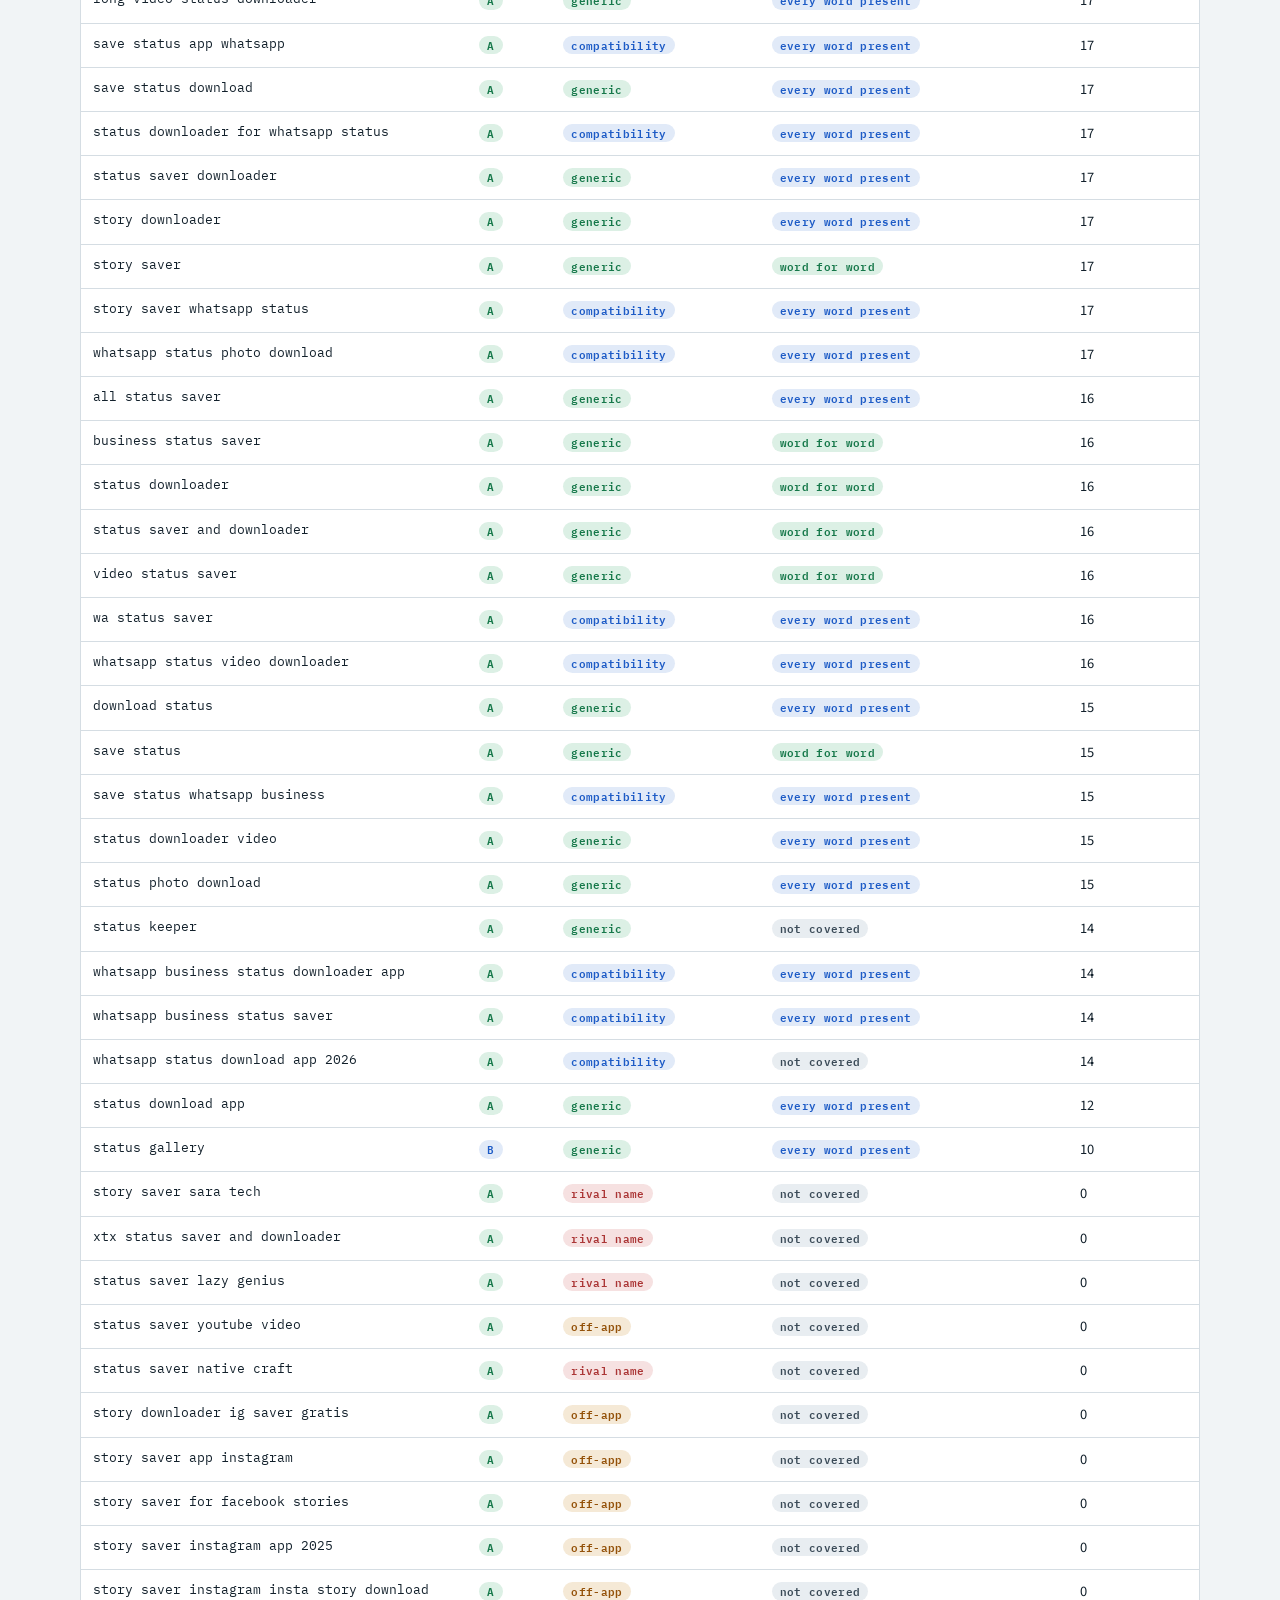
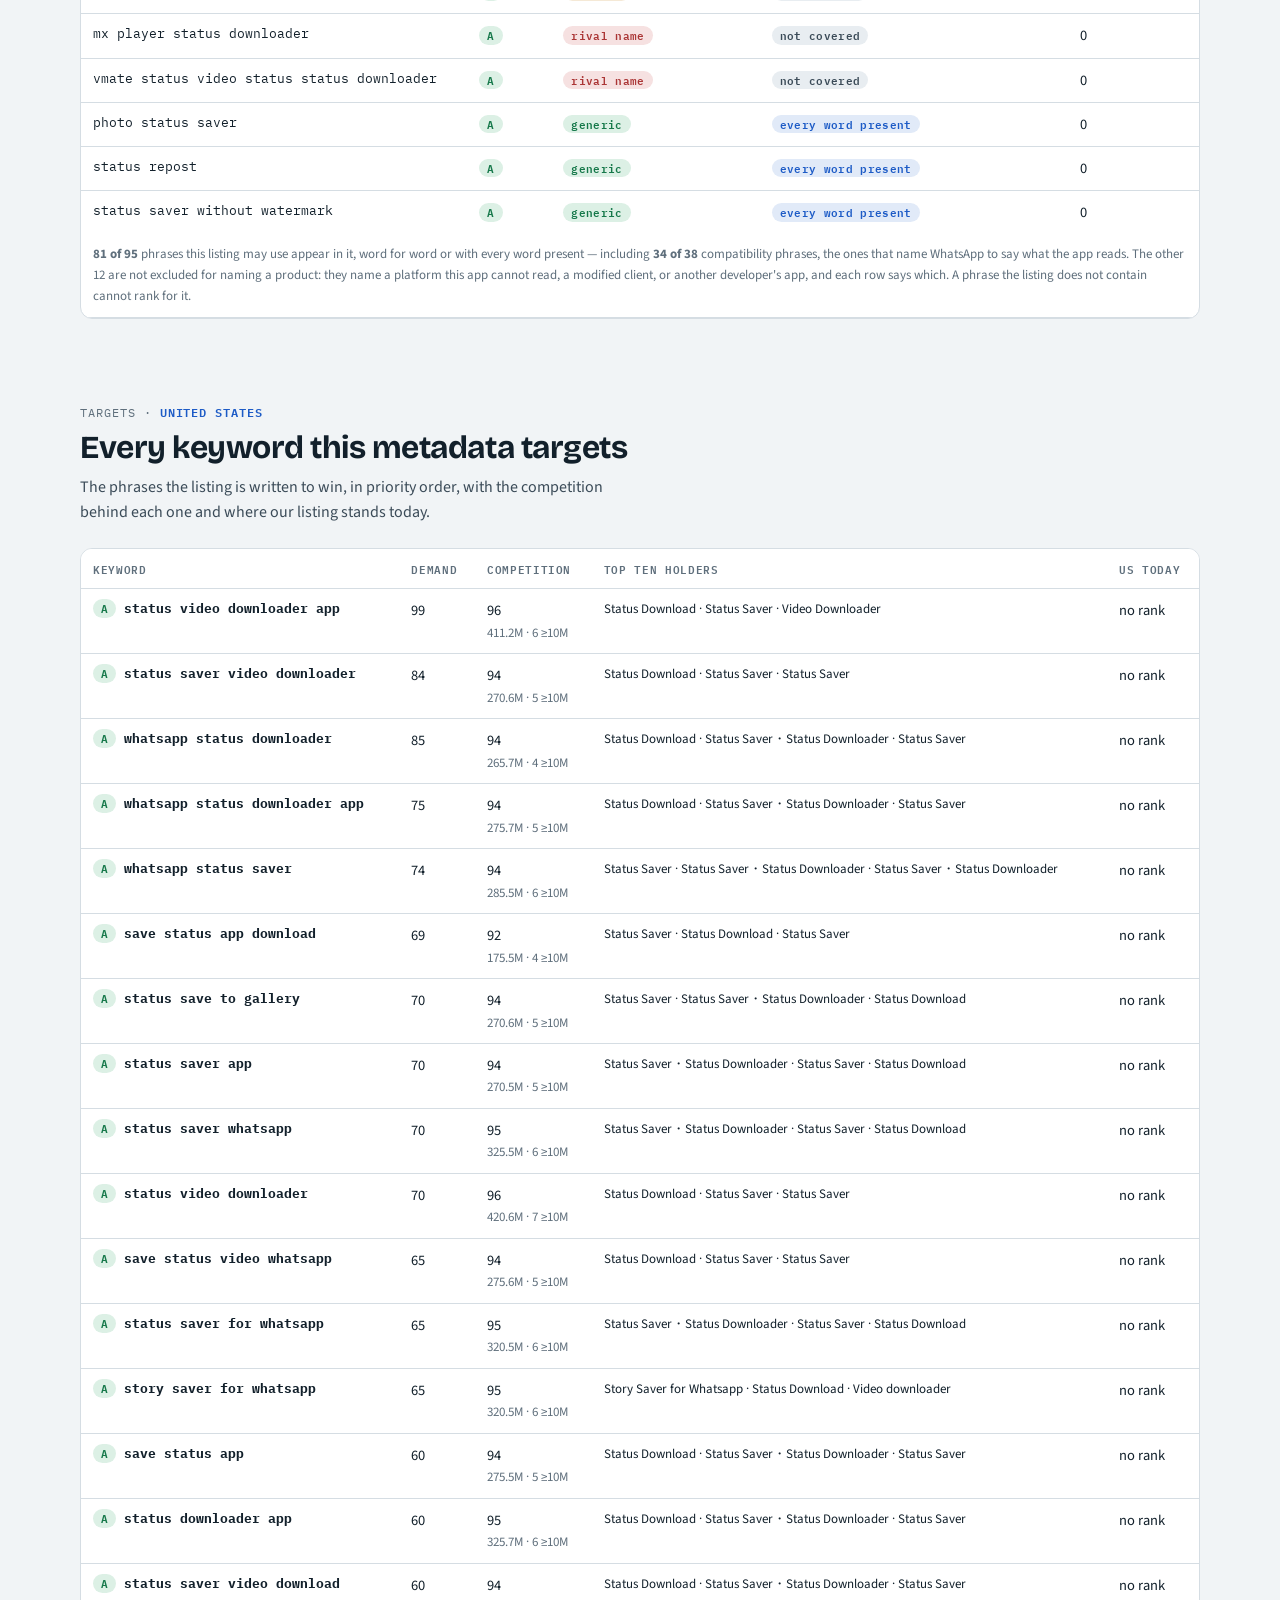
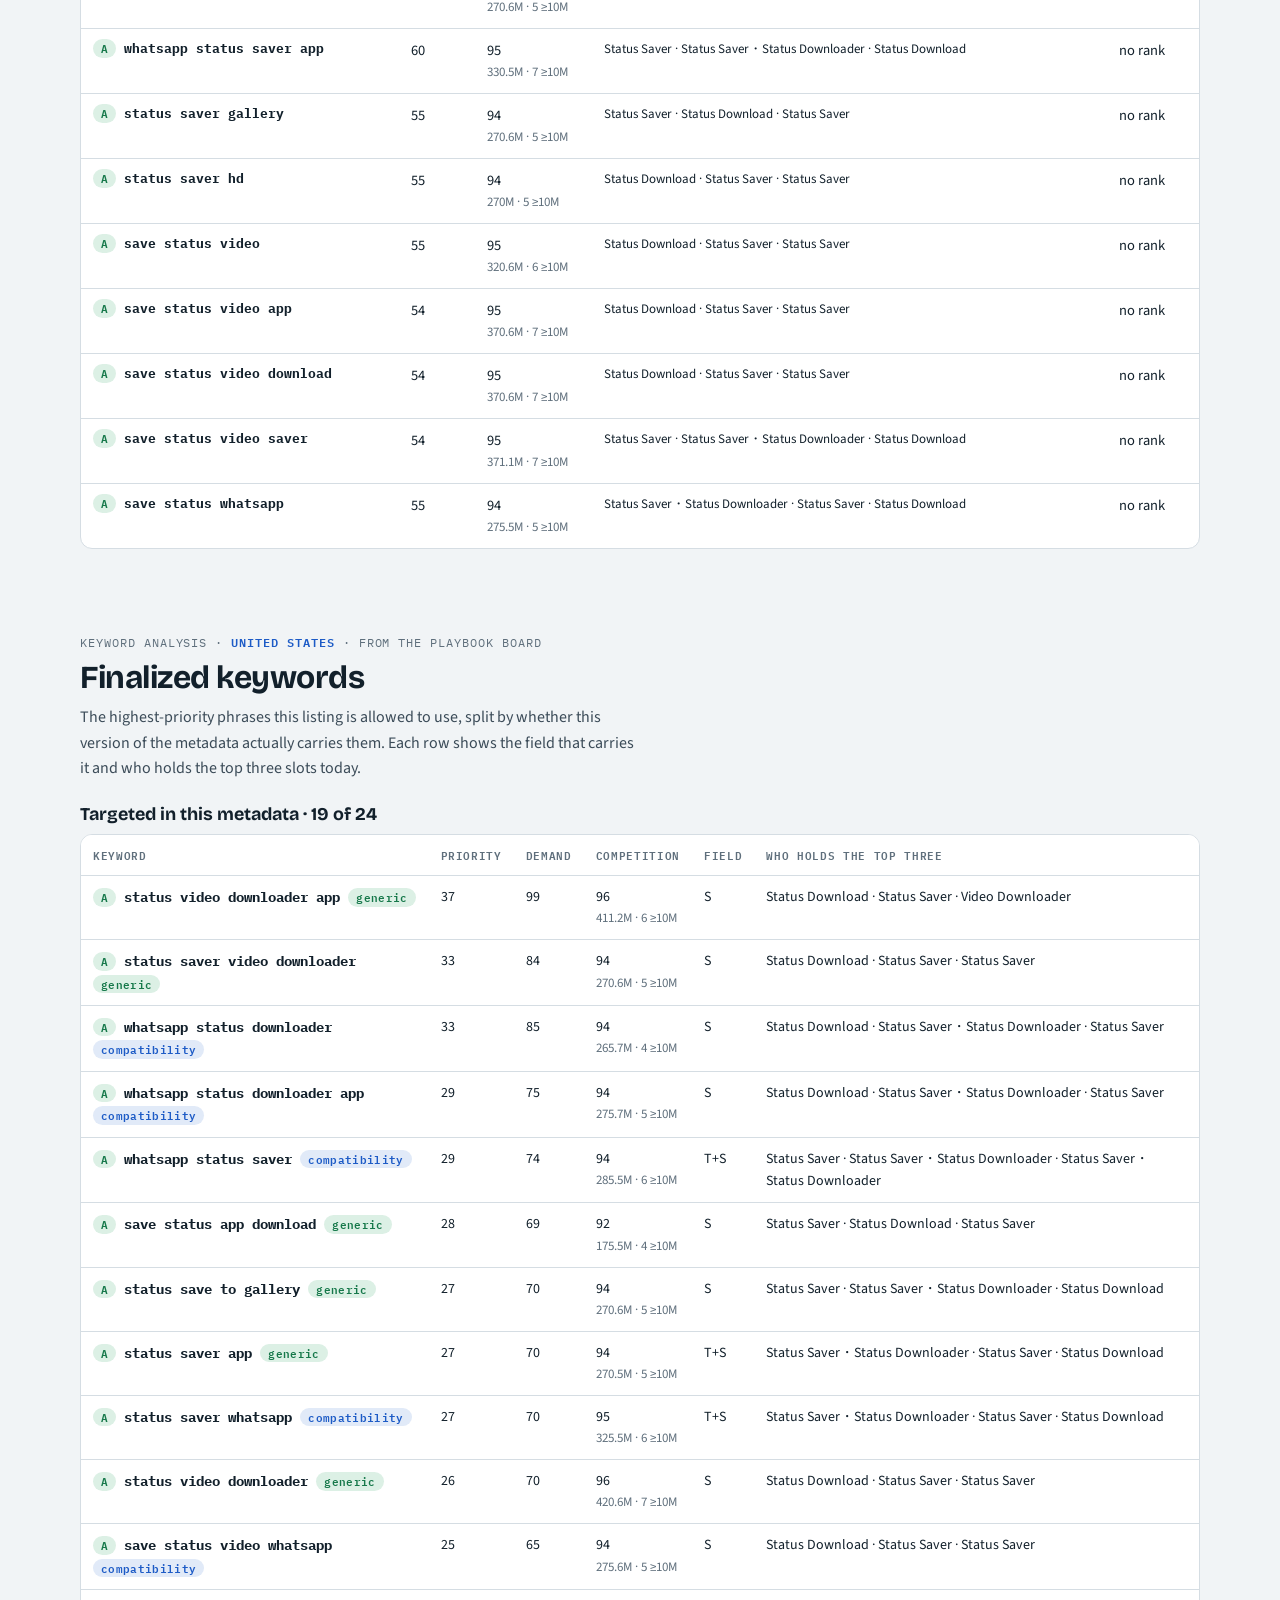
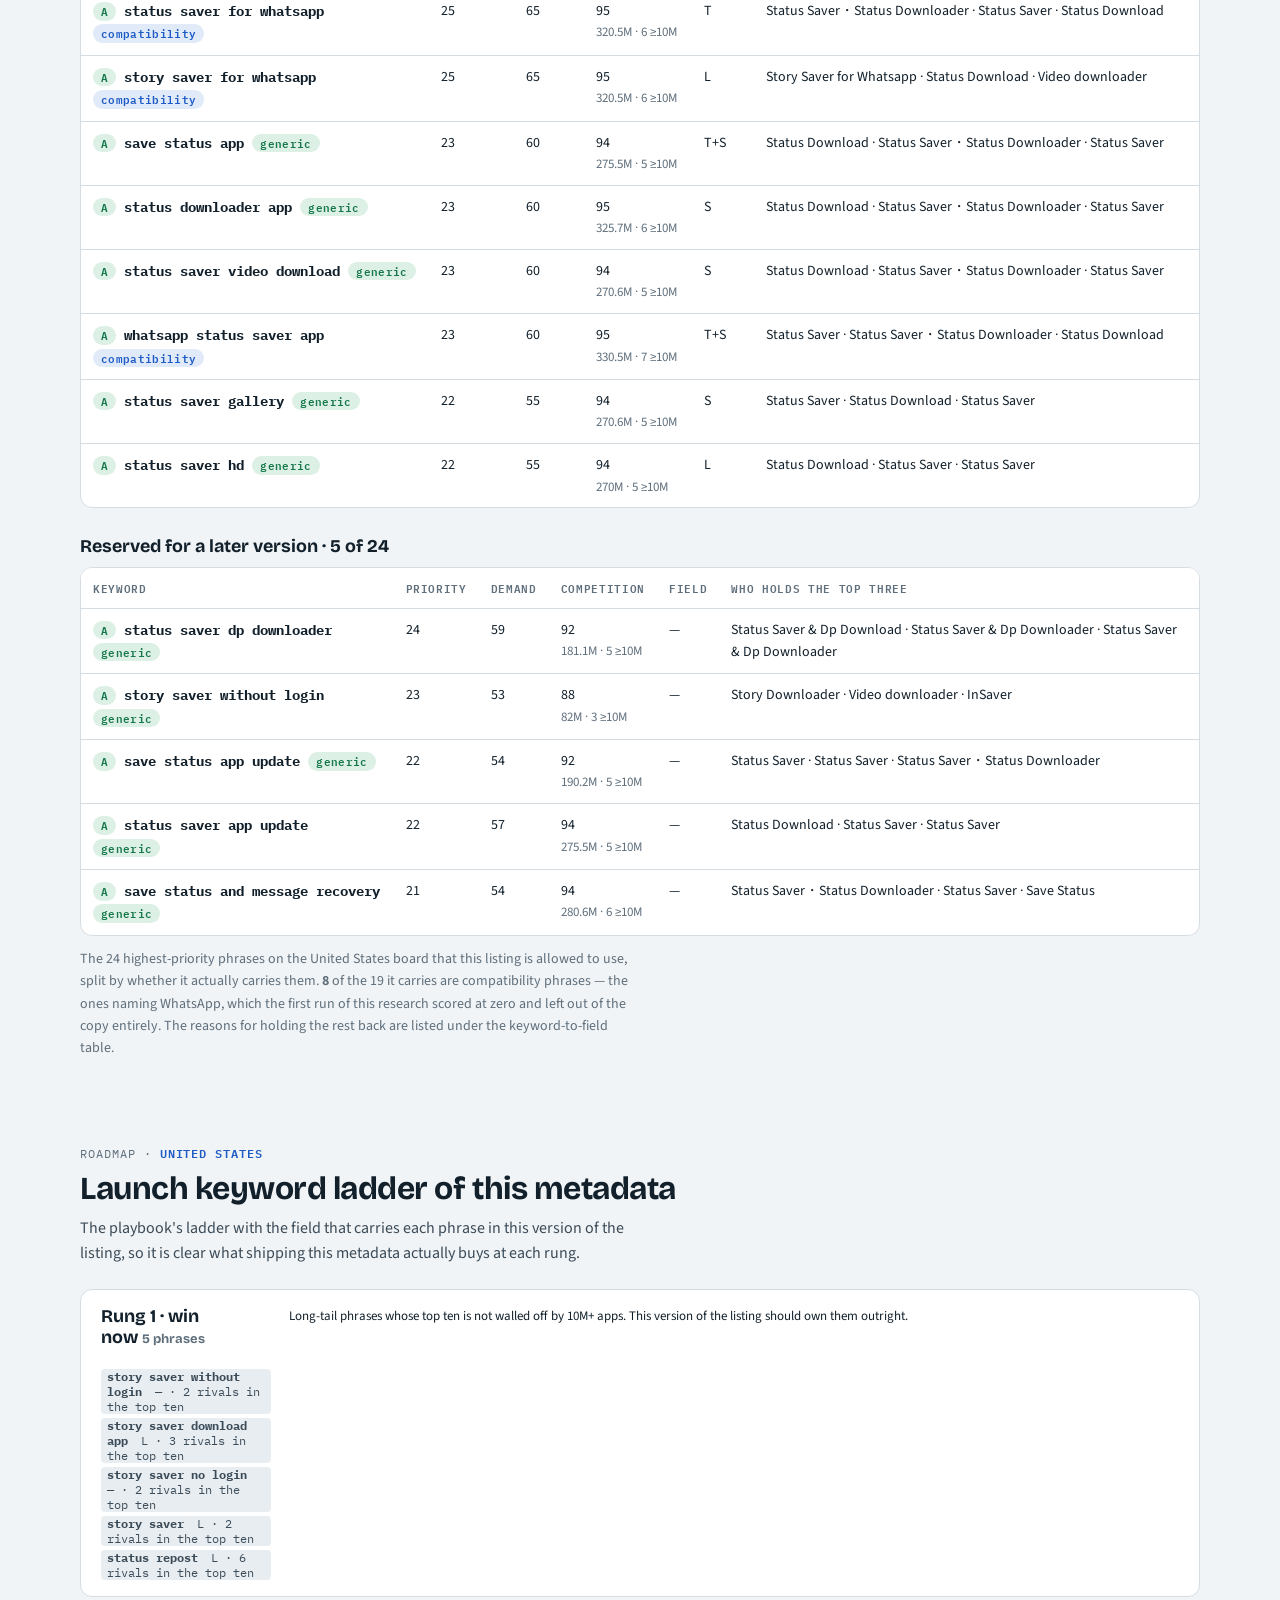
==== commit 62b50cbd: "PlayStore Metadata: name WhatsApp, and rebuild the tab to the Cloud Storage layout The keyword scori" ====
--- a/tabs/03-playstore-metadata/index.html
+++ b/tabs/03-playstore-metadata/index.html
@@ -5,7 +5,7 @@
 <meta name="viewport" content="width=device-width,initial-scale=1">
 <meta name="robots" content="noindex">
 <title>PlayStore Metadata · Status Saver App</title>
-<meta name="description" content="The Google Play listing for the Status Saver app: the live listing today, the proposed title, short description and full description, every keyword each field targets, and the policy record behind the wording.">
+<meta name="description" content="The Google Play listing for the Status Saver app: the live listing today, the proposed title, short description and full description, how the fields were composed, every keyword each field targets, the finalized keyword set, the launch ladder, live US competitor ranks, the phrases the listing does not use and why, and the policy record behind the wording.">
 <link rel="preconnect" href="https://fonts.googleapis.com">
 <link rel="preconnect" href="https://fonts.gstatic.com" crossorigin>
 <link rel="stylesheet" href="https://fonts.googleapis.com/css2?family=Bricolage+Grotesque:opsz,wght@12..96,500;12..96,700;12..96,800&family=IBM+Plex+Mono:wght@400;500;600&family=Source+Sans+3:ital,wght@0,400;0,600;0,700;1,400&display=swap">
@@ -23,7 +23,7 @@
   </div>
   <div class="wrap bar-sections" aria-label="Sections">
     <div class="jump" id="jump-metadata">
-      <a href="#live">Live listing</a><a href="#package">Proposed listing</a><a href="#fields">Keywords by field</a><a href="#coverage">Coverage</a><a href="#targets">Every keyword targeted</a><a href="#ranks">Competitor ranks</a><a href="#policy">Policy record</a><a href="#built">How this was built</a>
+      <a href="#live">Live listing</a><a href="#package">Proposed listing</a><a href="#compose">Composition</a><a href="#fields">Keywords by field</a><a href="#coverage">Coverage</a><a href="#targets">Every keyword targeted</a><a href="#keywords">Finalized keywords</a><a href="#ladder">Ladder</a><a href="#ranks">Competitor ranks</a><a href="#platform">Phrases not used</a><a href="#vspackage">vs Playbook package</a><a href="#assets">Store graphics</a><a href="#policy">Policy record</a><a href="#built">How this was built</a>
     </div>
   </div>
 </nav>
@@ -52,9 +52,22 @@
     <div class="sec-head">
       <p class="kicker">Proposed</p>
       <h2>Title, short description and full description</h2>
-      <p class="sub">Ready to paste into the Play Console. Every phrase here appears on the keyword board, every claim matches what the app actually does, and no other company's brand name appears in any field.</p>
+      <p class="sub">Ready to paste into the Play Console. Every phrase here appears on the keyword board, every claim matches what the app actually does, and WhatsApp is named only to say which statuses the app reads — with our own word first in the title and the independence notice in the closing paragraph.</p>
     </div>
     <div id="package-fields"></div>
+  </section>
+
+  <section id="compose">
+    <div class="sec-head">
+      <p class="kicker">Composition · from the ASO Playbook</p>
+      <h2>How this metadata follows the ASO Playbook</h2>
+      <p class="sub">What each field is built to carry, the evidence behind the title decision, and the playbook practices this metadata applies.</p>
+    </div>
+    <div class="tscroll"><table class="cmp" id="compose-table"></table></div>
+    <div class="two" style="margin-top:18px">
+      <div class="panel" style="padding:16px 18px" id="title-strategy"></div>
+      <div class="panel" style="padding:16px 18px" id="practices"></div>
+    </div>
   </section>
 
   <section id="fields">
@@ -85,13 +98,71 @@
     <div class="tscroll"><table id="target-table"></table></div>
   </section>
 
+  <section id="keywords">
+    <div class="sec-head">
+      <p class="kicker">Keyword analysis · <span class="scope" data-scope></span> · from the playbook board</p>
+      <h2>Finalized keywords</h2>
+      <p class="sub">The highest-priority phrases this listing is allowed to use, split by whether this version of the metadata actually carries them. Each row shows the field that carries it and who holds the top three slots today.</p>
+    </div>
+    <h3 style="margin:0 0 10px" id="kw-now-h"></h3>
+    <div class="tscroll"><table class="board" id="kw-now"></table></div>
+    <h3 style="margin:28px 0 10px" id="kw-future-h"></h3>
+    <div class="tscroll"><table class="board" id="kw-future"></table></div>
+    <p class="note" id="kw-note"></p>
+  </section>
+
+  <section id="ladder">
+    <div class="sec-head">
+      <p class="kicker">Roadmap · <span class="scope" data-scope></span></p>
+      <h2>Launch keyword ladder of this metadata</h2>
+      <p class="sub">The playbook's ladder with the field that carries each phrase in this version of the listing, so it is clear what shipping this metadata actually buys at each rung.</p>
+    </div>
+    <div class="ladder" id="meta-ladder"></div>
+    <p class="note" id="meta-ladder-note"></p>
+  </section>
+
   <section id="ranks">
     <div class="sec-head">
-      <p class="kicker">Competitor ranks · <span class="scope" data-scope></span></p>
+      <p class="kicker">Competitor ranks · <span class="scope" data-scope></span> · keywords in this metadata</p>
       <h2>How the shelf holders rank on the keywords we use</h2>
-      <p class="sub">For each phrase this listing targets, who already holds the top slots — the wall this metadata has to climb.</p>
+      <p class="sub">For each phrase this listing targets, the rank each tracked competitor holds for it in live search — the wall this metadata has to climb. Ranks were read on 23 Sep 2026 and move daily.</p>
+    </div>
+    <div class="controls">
+      <div class="legend" style="margin:0">
+        <span><i class="sw rk-b1"></i>#1–3</span><span><i class="sw rk-b2"></i>#4–10</span><span><i class="sw rk-b3"></i>#11–20</span><span><i class="sw rk-b4"></i>#21–30</span><span><i class="sw none"></i>not in results</span>
+      </div>
     </div>
     <div class="tscroll"><table class="matrix" id="rank-table"></table></div>
+  </section>
+
+  <section id="platform">
+    <div class="sec-head">
+      <p class="kicker">Exclusions · <span class="scope" data-scope></span></p>
+      <h2>The phrases this listing does not use, and why</h2>
+      <p class="sub">Naming WhatsApp is not on this list. A phrase is excluded only when using it would make the listing false, would break a specific Play rule, or would take another developer's product name — and the reason column says which.</p>
+    </div>
+    <div class="tscroll"><table id="m-platform-table"></table></div>
+    <p class="note" id="m-platform-note"></p>
+  </section>
+
+  <section id="vspackage">
+    <div class="sec-head">
+      <p class="kicker">The listing · this metadata vs the playbook's first run</p>
+      <h2>How this metadata follows the Proposed ASO package</h2>
+      <p class="sub">What was adopted from the playbook's package, what changed when the use rule was corrected on 23 Sep 2026, and why.</p>
+    </div>
+    <div class="tscroll"><table class="cmp" id="vs-table"></table></div>
+  </section>
+
+  <section id="assets">
+    <div class="sec-head">
+      <p class="kicker">Store graphics · live listing</p>
+      <h2>The art this metadata ships against</h2>
+      <p class="sub">The icon, feature graphic and screenshots Google Play serves today. The copy below is compliant; the art is not, and that gap is the open item on this listing.</p>
+    </div>
+    <div class="m-assets" id="m-assets-top"></div>
+    <div class="m-shots" id="m-assets-shots"></div>
+    <p class="note" id="m-assets-note"></p>
   </section>
 
   <section id="policy">
@@ -115,6 +186,13 @@
 
 <footer class="wrap foot" id="foot"></footer>
 <div id="tip" class="tt" role="status" aria-live="polite"></div>
+<dialog class="lb" id="lb" aria-label="Image viewer">
+  <div class="lb-in" id="lb-in">
+    <img id="lb-img" alt="">
+    <p class="lb-cap" id="lb-cap"></p>
+    <button type="button" class="lb-btn lb-close" id="lb-close" aria-label="Close viewer">✕</button>
+  </div>
+</dialog>
 
 <script src="../../assets/data.js"></script>
 <script src="../../assets/app.js"></script>
--- a/assets/site.css
+++ b/assets/site.css
@@ -332,6 +332,17 @@
   .m-shots figure{margin:0; background:var(--surface); border:1px solid var(--line); border-radius:10px; overflow:hidden}
   .m-shots img{display:block; width:100%; height:auto; background:var(--sunk)}
   .m-shots figcaption{font-size:12.5px; color:var(--muted); padding:6px 9px}
+  /* the rank legend above the competitor matrix, matching .rk.b1-.b4 */
+  .sw.rk-b1{background:var(--rk1)} .sw.rk-b2{background:var(--rk2)}
+  .sw.rk-b3{background:var(--rk3)} .sw.rk-b4{background:var(--rk4)}
+  /* our own store art, above the screenshot strip: feature graphic wide, icon beside it */
+  .m-assets{display:grid; grid-template-columns:minmax(0,3fr) minmax(0,1fr); gap:12px; margin-top:16px; align-items:start}
+  @media (max-width:640px){ .m-assets{grid-template-columns:minmax(0,1fr)} }
+  .m-assets figure{margin:0; background:var(--surface); border:1px solid var(--line); border-radius:10px; overflow:hidden}
+  .m-assets img{display:block; width:100%; height:auto; background:var(--sunk)}
+  .m-assets figcaption{font-size:12.5px; color:var(--muted); padding:6px 9px}
+  .m-assets .shot{display:block; width:100%; margin:0; padding:0; border:0; background:none; cursor:zoom-in}
+  .m-shots .shot{display:block; width:100%; margin:0; padding:0; border:0; background:none; cursor:zoom-in}
   mark.kwm{background:var(--accent-soft); color:var(--ink); border-radius:3px; padding:0 2px; box-shadow:inset 0 -2px 0 var(--accent)}
   mark.issue{background:var(--risk-soft); color:var(--risk); border-radius:3px; padding:0 2px; box-shadow:inset 0 -2px 0 var(--risk); font-weight:600}
   mark.chg{background:var(--good-soft); color:var(--ink); border-radius:3px; padding:0 2px; box-shadow:inset 0 -2px 0 var(--good)}
@@ -410,3 +421,68 @@
 .tabs a.ext{color:var(--muted); font-weight:500; margin-left:auto}
 /* A { section: '<name>' } line in nav.js draws this label, then the tabs that belong to it. */
 .tabs .grp{display:inline-flex; align-items:center; align-self:stretch; margin-left:7px; padding:0 10px 0 12px; border-left:1px solid var(--line-strong); font:600 11px/1 var(--mono); letter-spacing:.08em; text-transform:uppercase; color:var(--muted); white-space:nowrap}
+
+  /* ---- Status Saver tabs: blocks the shared sheet did not already carry ---- */
+  .checks{display:grid; grid-template-columns:repeat(auto-fit,minmax(280px,1fr)); gap:14px; padding-left:0; list-style:none}
+  .check{background:var(--surface); border:1px solid var(--line); border-radius:12px; padding:16px 18px}
+  .check h3{font-size:1rem; margin-bottom:6px}
+  .check p{font-size:14.5px; color:var(--ink-2)}
+  .risks{display:grid; grid-template-columns:repeat(auto-fit,minmax(300px,1fr)); gap:14px}
+  div.issue{background:var(--surface); border:1px solid var(--line); border-left:3px solid var(--risk); border-radius:0 12px 12px 0; padding:16px 18px}
+  div.issue h3{font-size:1rem; margin-bottom:6px}
+  div.issue p{font-size:14.5px; color:var(--ink-2)}
+  .fmx td.yes{color:var(--good); font-weight:700; font-size:16px}
+  .fmx td.no{color:var(--muted)}
+  .fmx td.ours-col, .fmx th.ours-col{background:var(--accent-soft)}
+  .fmx tr.grp td{background:var(--sunk); text-align:left; font:600 11px var(--mono); letter-spacing:.07em; text-transform:uppercase; color:var(--muted)}
+  .block{display:block}
+  th[data-sort]{cursor:pointer; user-select:none}
+  th[data-sort].on{color:var(--accent)}
+  .over{color:var(--risk); font-weight:700}
+  .longdesc h4{font-size:13px; letter-spacing:.06em; text-transform:uppercase; color:var(--muted); margin:14px 0 4px}
+  .longdesc p{font-size:15px; white-space:pre-line}
+
+/* ---------- competitor's graphics (tab 05) ----------
+   This page reuses class names that already mean something else in this file:
+   .fv is the 26x26 feature-matrix badge, .shot and .m-shots belong to the metadata tab,
+   and .icoplate is a bare white plate with no caption. Every rule below is scoped to
+   the graphics page, so it fixes this tab without touching the others. */
+[data-page="graphics"] .iconwall{display:grid; grid-template-columns:repeat(auto-fill,minmax(min(100%,148px),1fr)); gap:14px; width:auto; min-width:0}
+[data-page="graphics"] .icoplate{display:flex; flex-direction:column; align-items:center; gap:9px; margin:0; padding:14px 10px; background:var(--surface); border:1px solid var(--line); border-radius:12px; box-shadow:none}
+[data-page="graphics"] .icoplate img{width:92px; height:92px; border-radius:22%; background:#FFFFFF}
+[data-page="graphics"] .icoplate figcaption{font-size:13px; font-weight:600; line-height:1.3; text-align:center; color:var(--ink)}
+[data-page="graphics"] .icoplate .block{display:block; font-weight:500; color:var(--muted)}
+[data-page="graphics"] .icoplate.ours{border-color:var(--accent); box-shadow:inset 0 0 0 1px var(--accent)}
+
+/* the feature-graphic cards: .fv must not be the 26px matrix badge here */
+[data-page="graphics"] .fv{display:flex; flex-direction:column; width:auto; height:auto; place-items:stretch; font:inherit; background:var(--surface); border:1px solid var(--line); border-radius:12px; overflow:hidden; margin:0}
+[data-page="graphics"] .fv.ours{border-color:var(--accent); box-shadow:inset 0 0 0 1px var(--accent)}
+[data-page="graphics"] .fv figcaption{padding:10px 12px 12px; font-size:13.5px; line-height:1.45; color:var(--ink); display:flex; flex-direction:column; gap:2px}
+[data-page="graphics"] .fv figcaption .block{color:var(--muted)}
+
+/* .shot is a plain image button on this page, not the metadata tab's figure card */
+[data-page="graphics"] .shot{display:block; width:100%; margin:0; padding:0; border:0; border-radius:10px; overflow:hidden; background:var(--sunk); cursor:zoom-in}
+[data-page="graphics"] .shot img{display:block; width:100%; height:auto}
+[data-page="graphics"] .fv .shot{border-radius:0; border-bottom:1px solid var(--line)}
+[data-page="graphics"] .shot:focus-visible{outline:2px solid var(--accent); outline-offset:2px}
+
+[data-page="graphics"] .m-shots{display:grid; grid-template-columns:repeat(auto-fill,minmax(min(100%,176px),1fr)); gap:12px; margin-top:16px; align-items:start}
+[data-page="graphics"] .m-shots figure{margin:0; background:var(--surface); border:1px solid var(--line); border-radius:10px; overflow:hidden}
+[data-page="graphics"] .m-shots figcaption{font-size:12.5px; color:var(--muted); padding:6px 9px}
+
+[data-page="graphics"] .g-app{border-top:1px solid var(--line-strong); padding-top:30px; margin-top:36px}
+[data-page="graphics"] .g-app:first-child{border-top:0; margin-top:0}
+[data-page="graphics"] .g-app.ours{border-top:2px solid var(--accent)}
+[data-page="graphics"] .g-apphead{display:flex; gap:14px; align-items:center; flex-wrap:wrap; margin-bottom:14px}
+[data-page="graphics"] .g-apphead .appicon{width:64px; height:64px; border-radius:15px; flex:none; display:block; background:#FFFFFF; box-shadow:0 0 0 1px var(--line)}
+[data-page="graphics"] .g-apphead h3{font-size:1.2rem; margin:0}
+[data-page="graphics"] .g-play{font-weight:600; white-space:nowrap; margin-left:auto}
+[data-page="graphics"] .g-read{display:grid; grid-template-columns:repeat(auto-fit,minmax(min(100%,230px),1fr)); gap:10px; margin:14px 0 4px}
+[data-page="graphics"] .g-read div{background:var(--surface); border:1px solid var(--line); border-radius:10px; padding:11px 13px}
+[data-page="graphics"] .g-read h4{font:600 11px var(--mono); letter-spacing:.07em; text-transform:uppercase; color:var(--accent); margin:0 0 5px}
+[data-page="graphics"] .g-read p{font-size:14px; color:var(--ink-2); margin:0}
+[data-page="graphics"] .g-rowlabel{font:600 11px var(--mono); letter-spacing:.07em; text-transform:uppercase; color:var(--muted); margin:18px 0 8px}
+[data-page="graphics"] tr.ours td{background:var(--accent-soft)}
+/* the icon button inside a plate is just the icon, not a full-width image card */
+[data-page="graphics"] .icoplate .shot{width:auto; background:transparent; border-radius:22%}
+[data-page="graphics"] .icoplate .shot img{width:92px; height:92px; border-radius:22%; background:#FFFFFF}
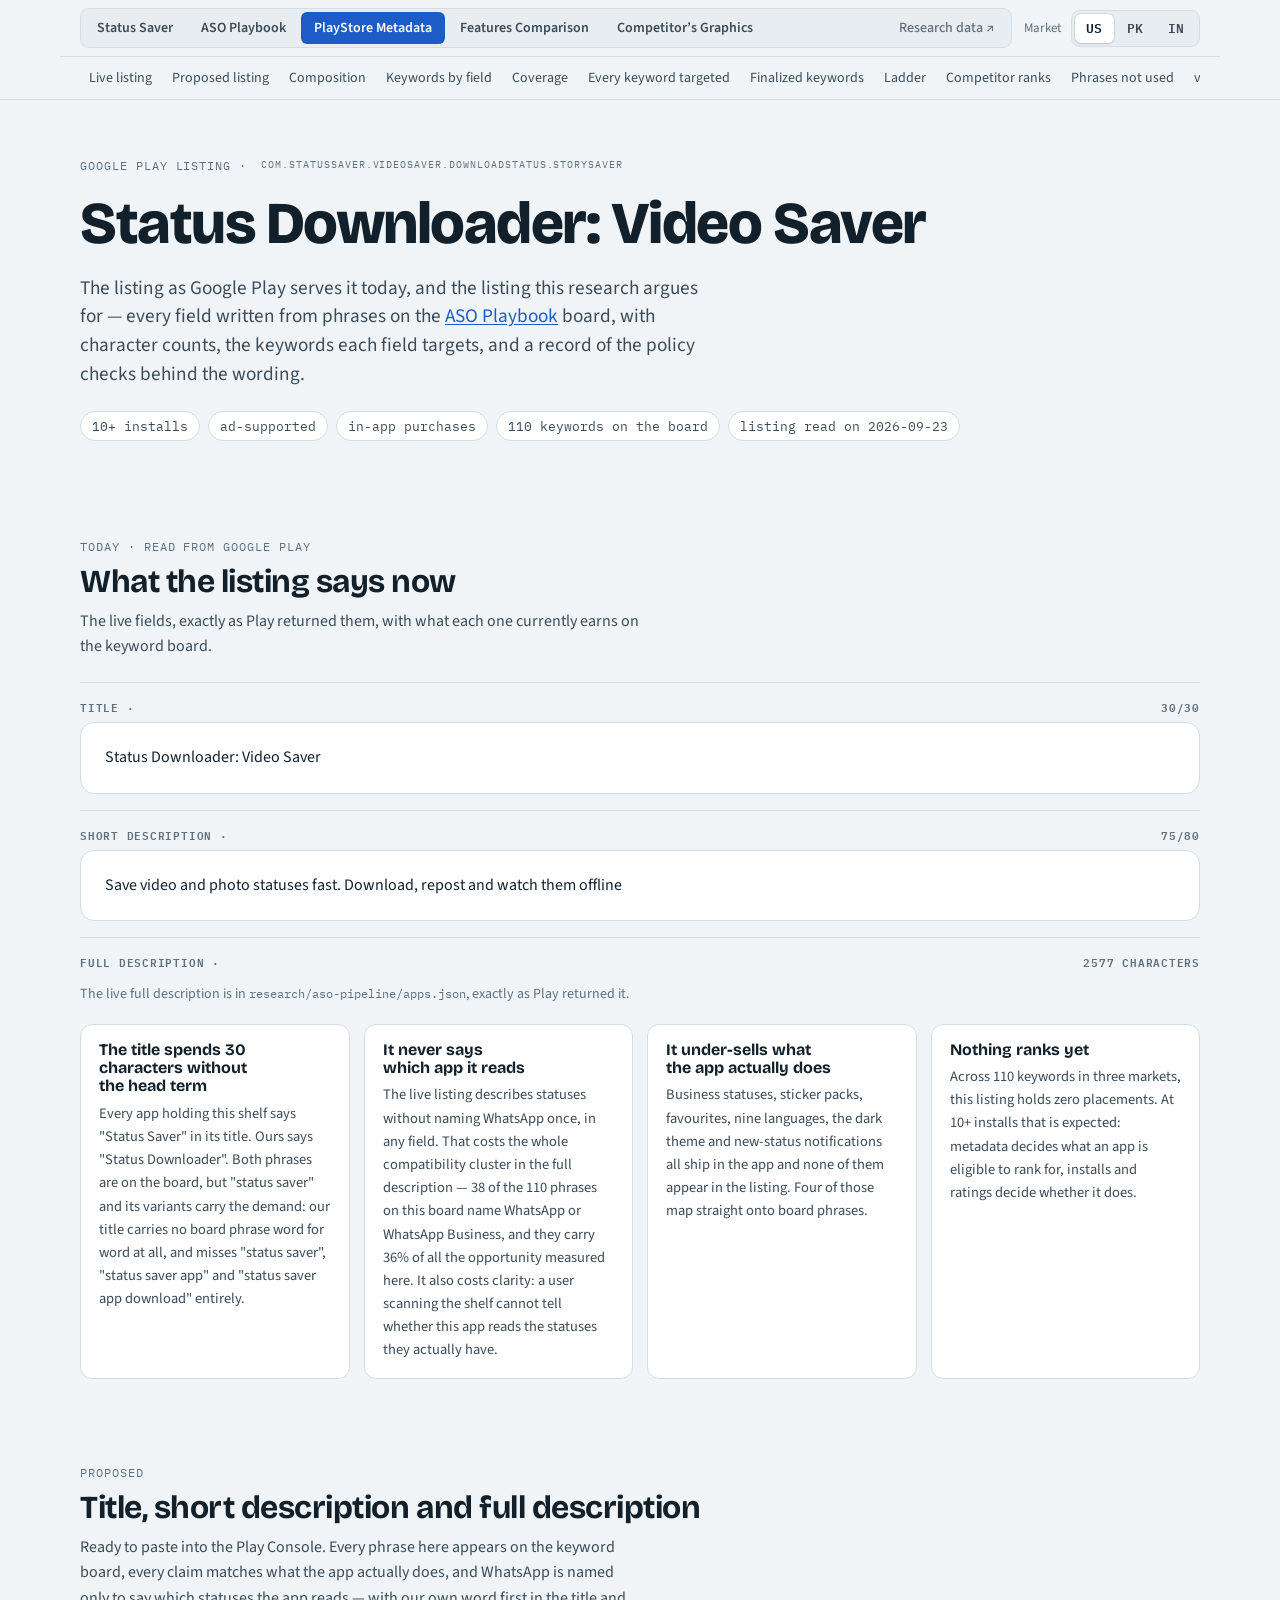
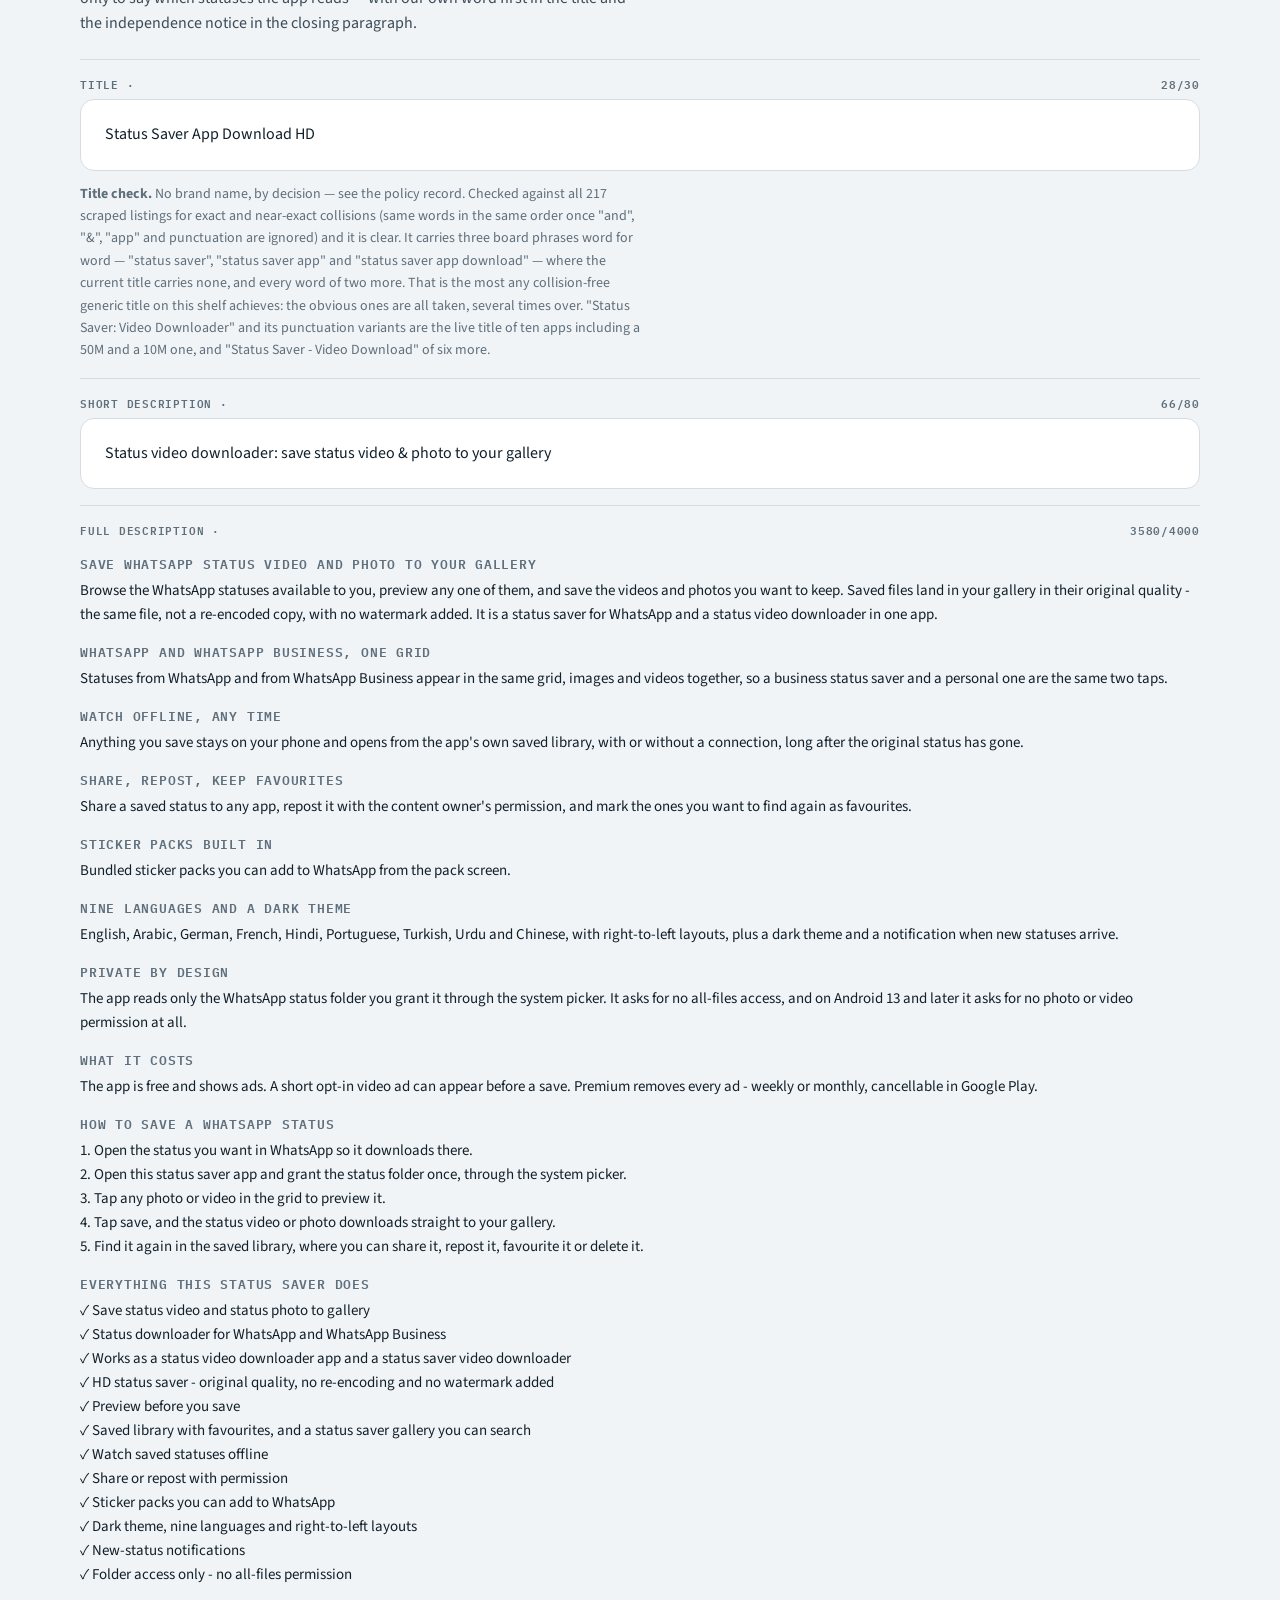
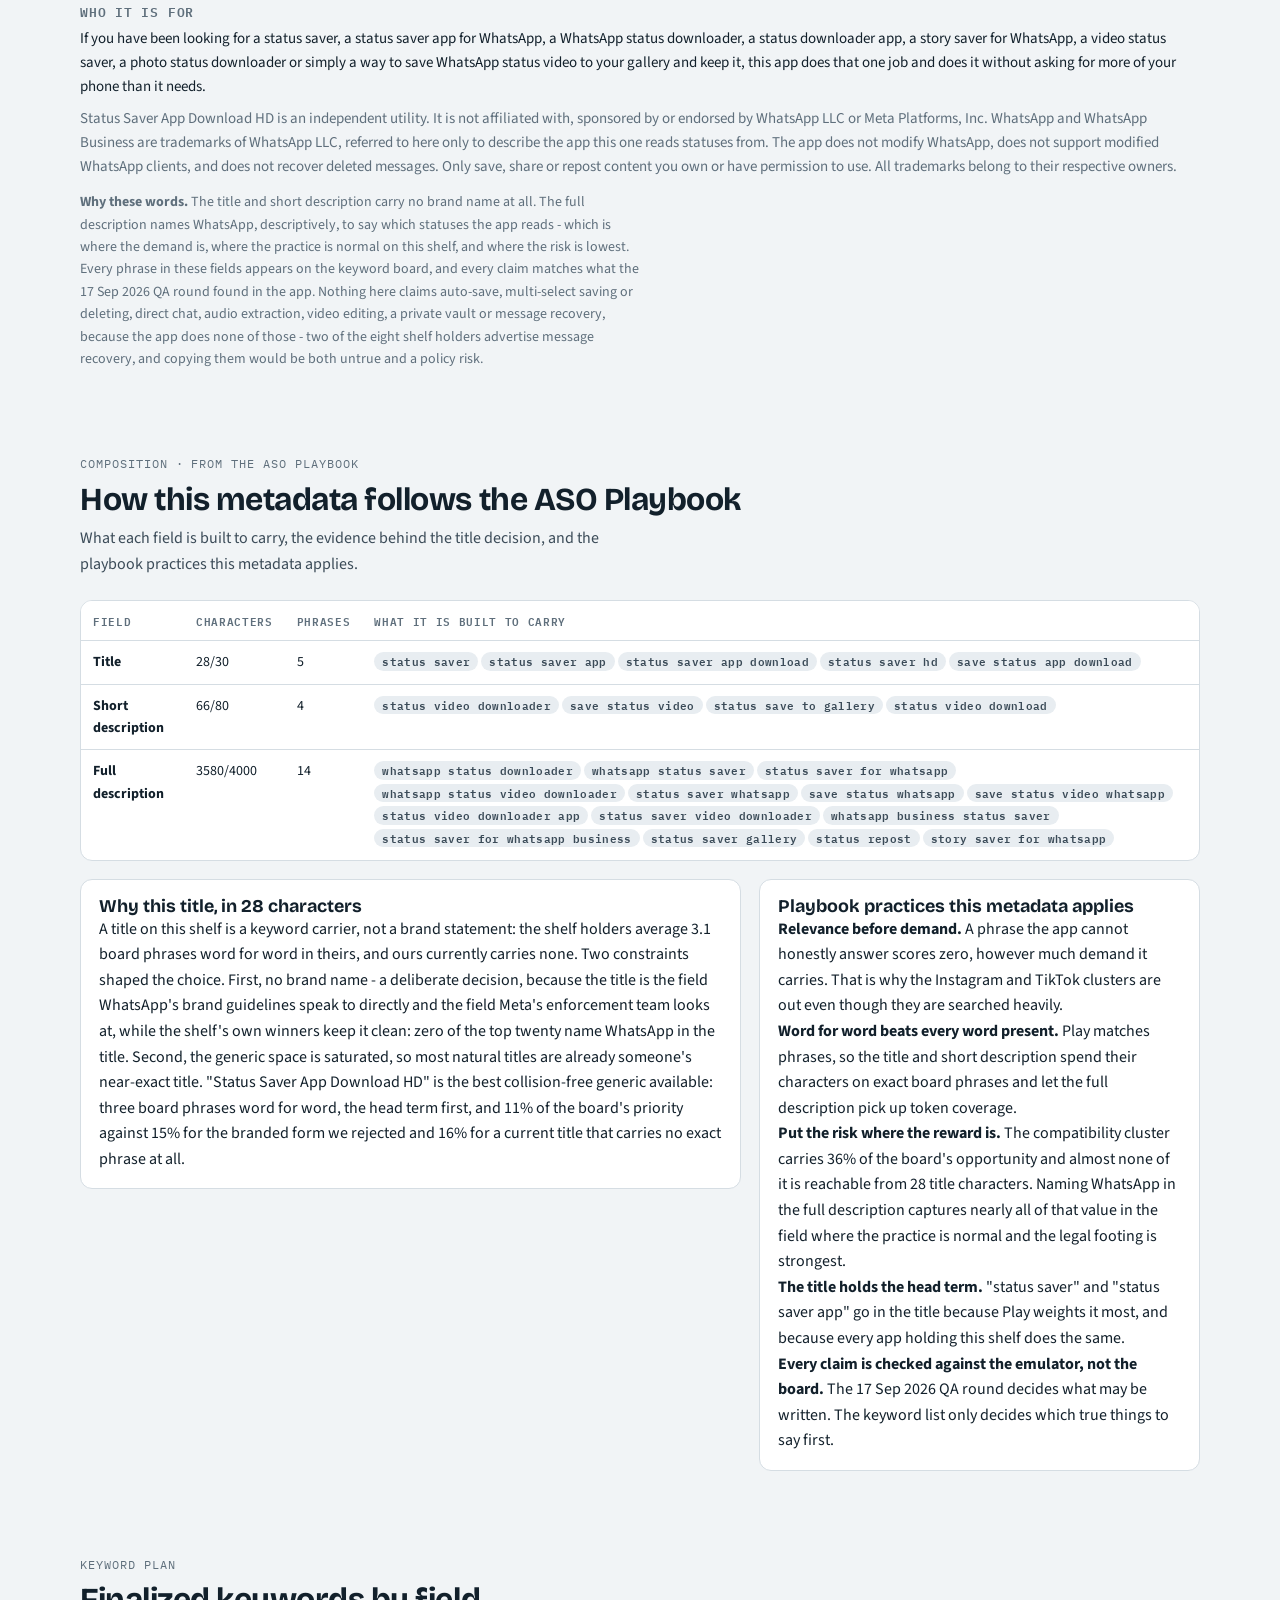
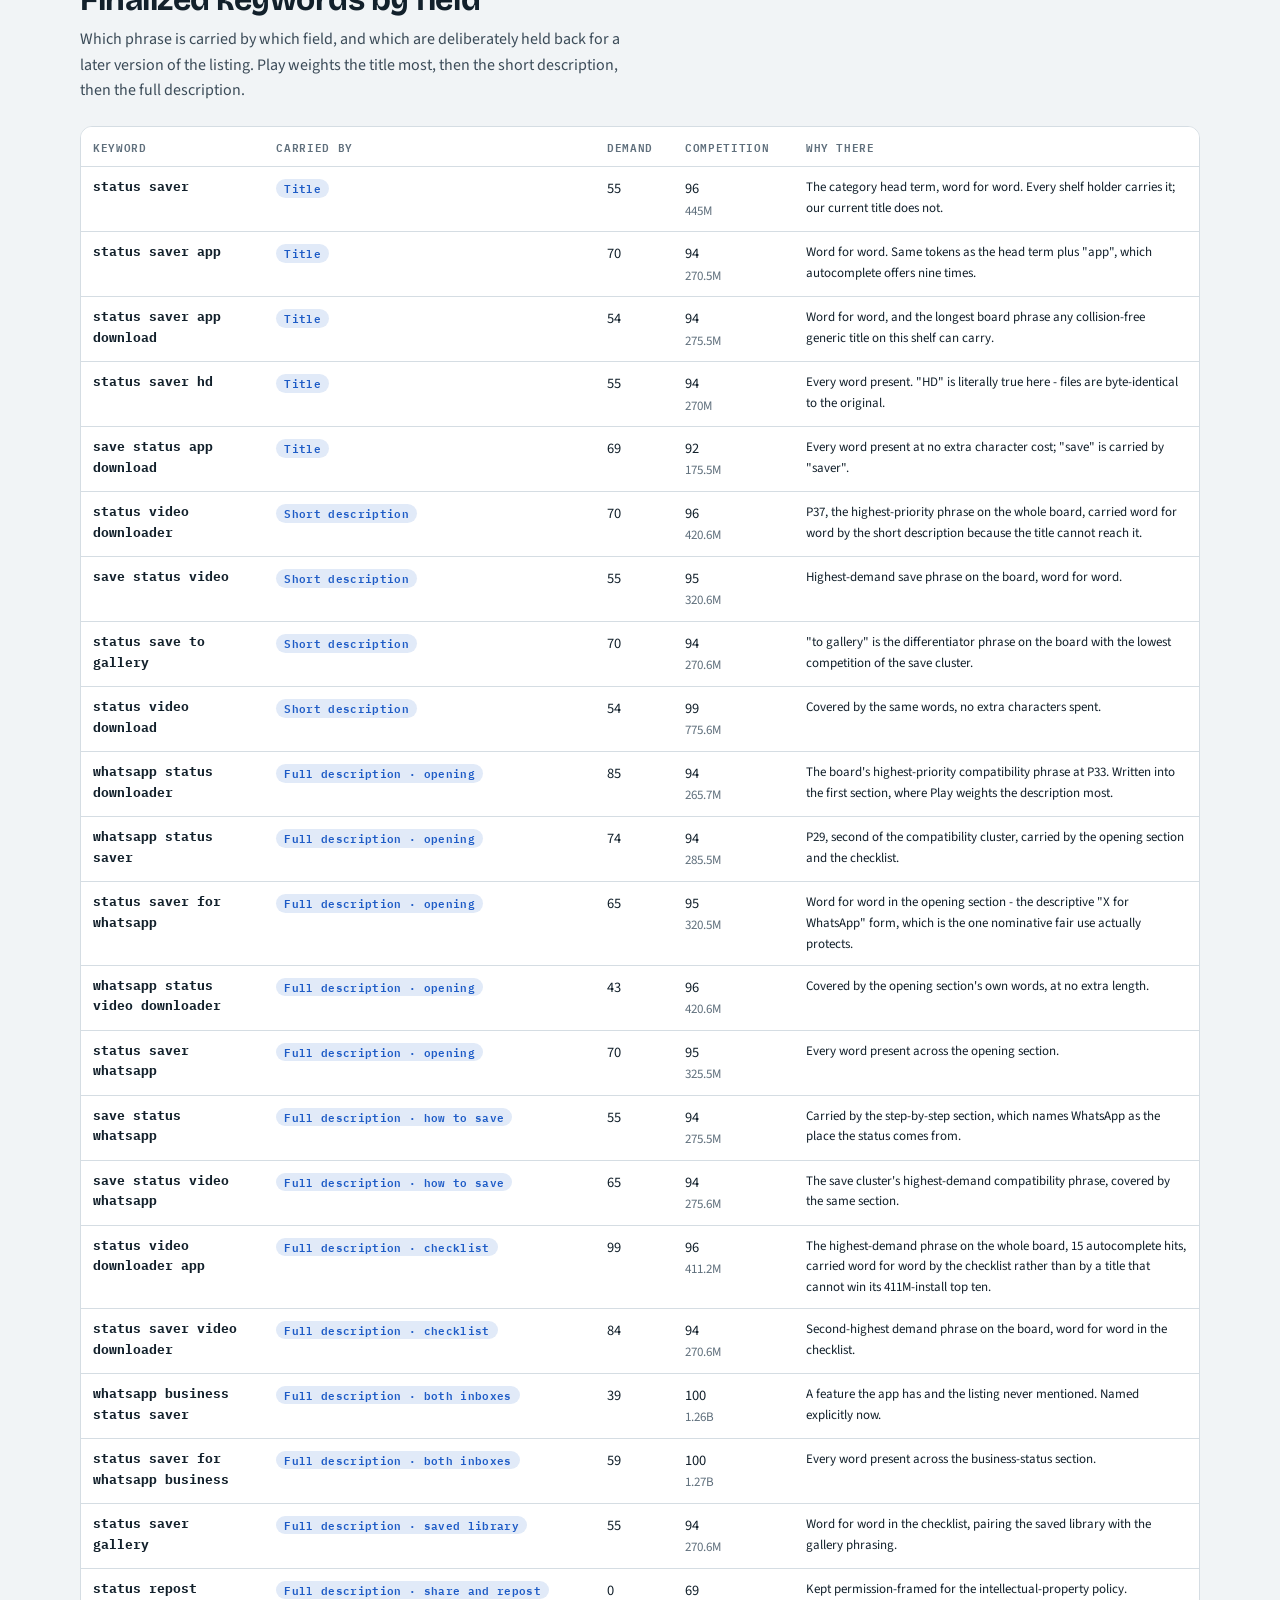
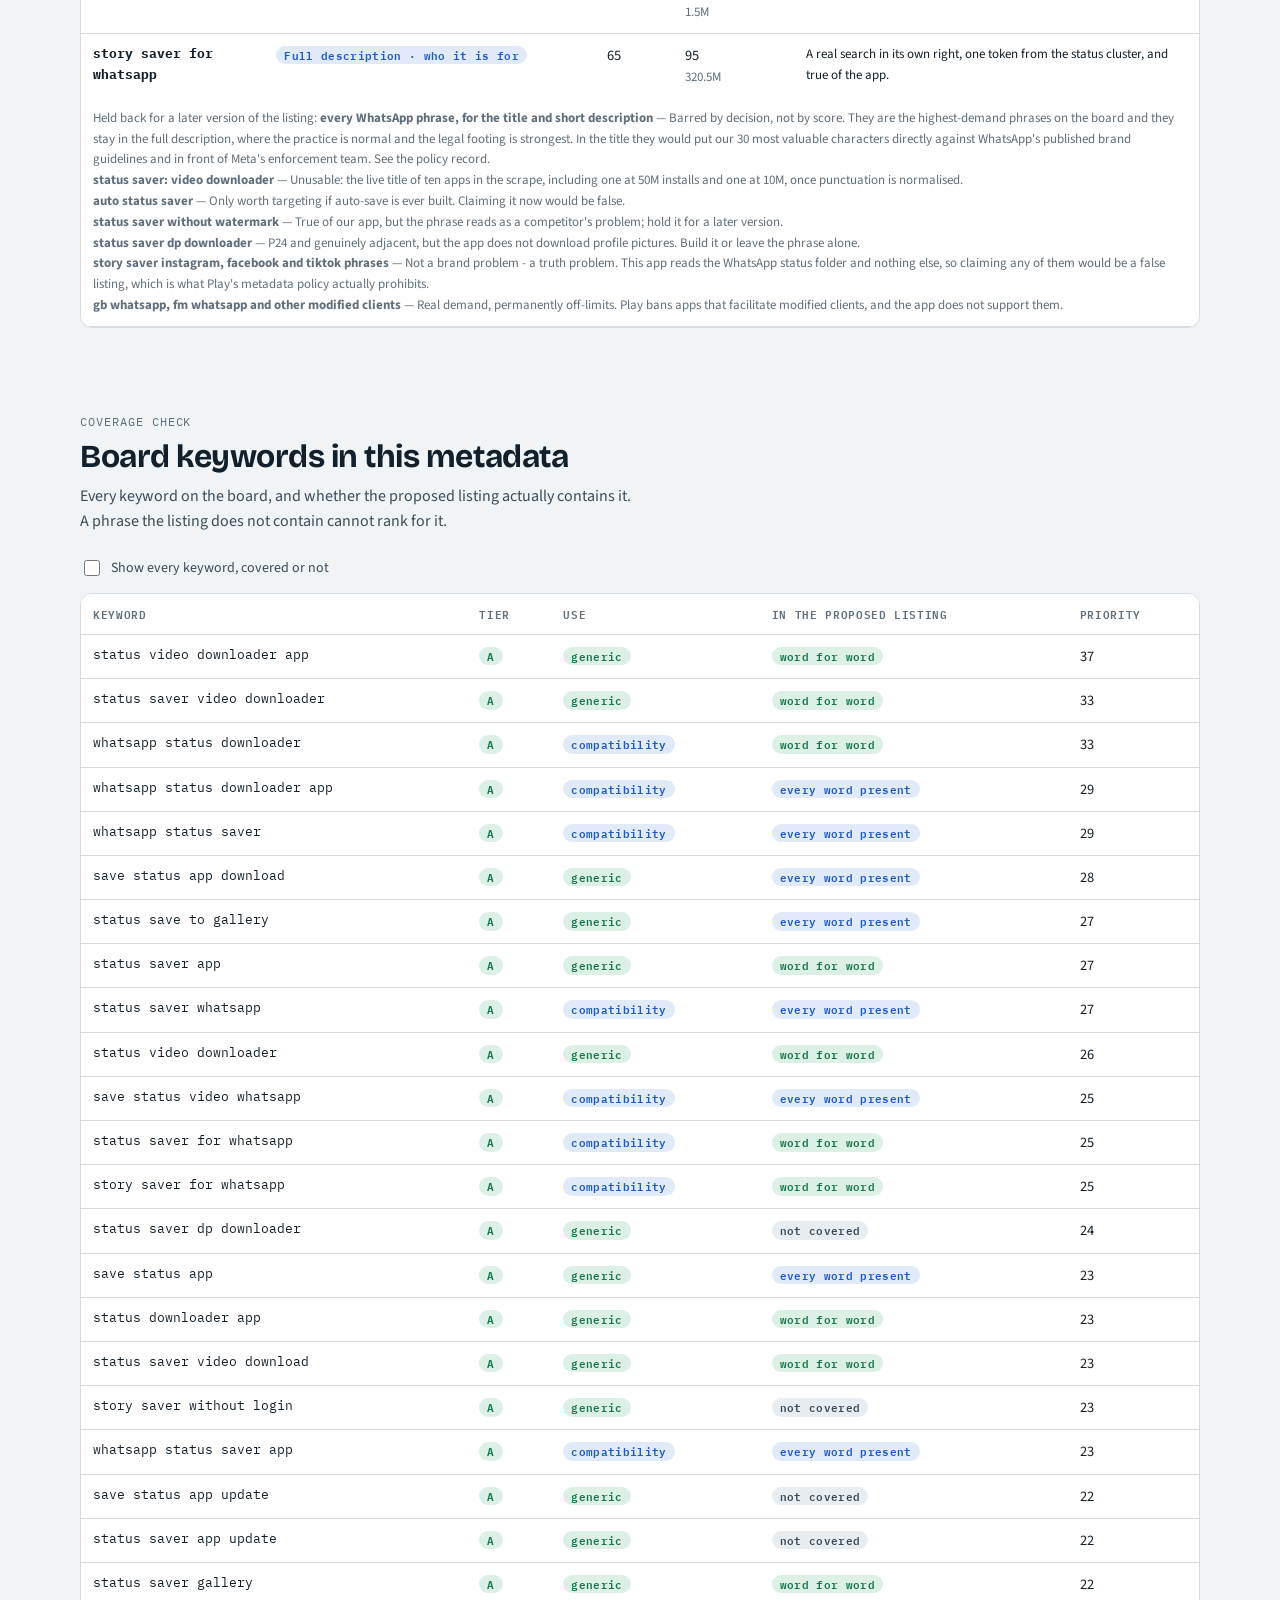
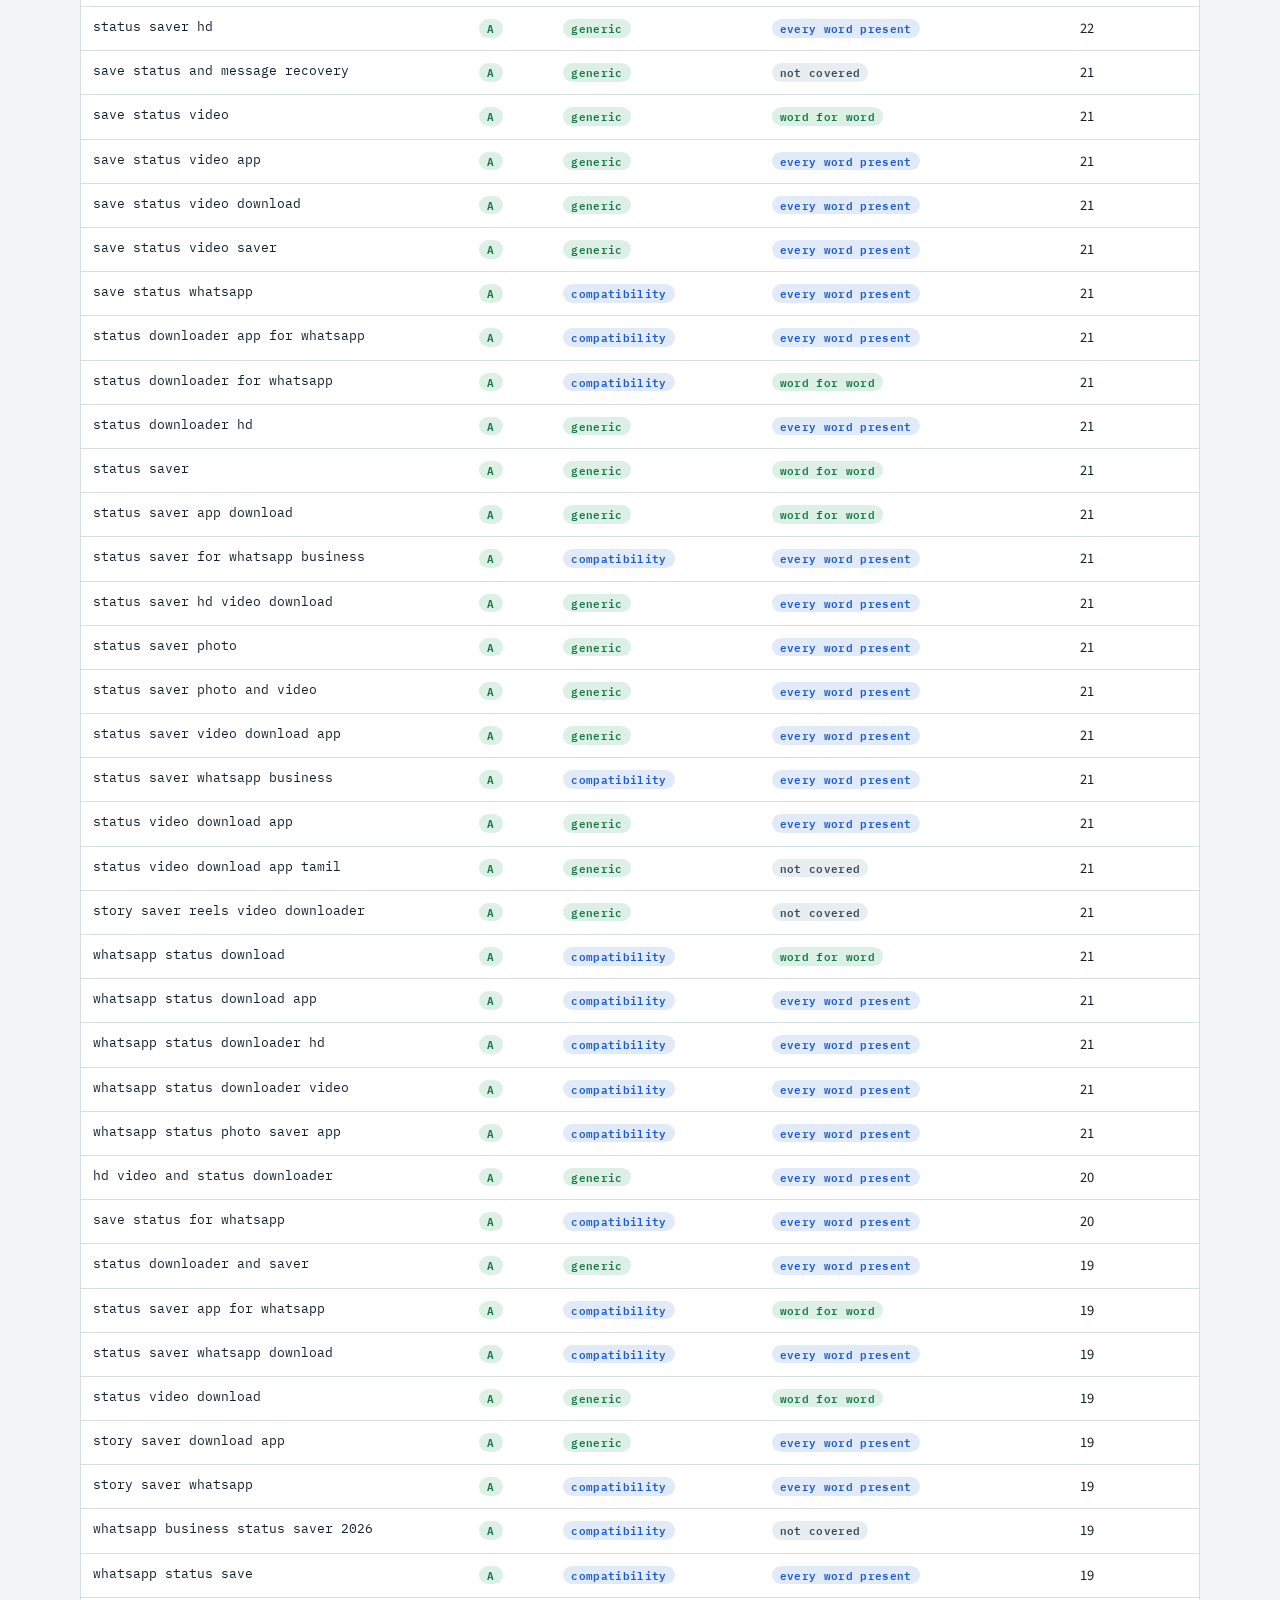
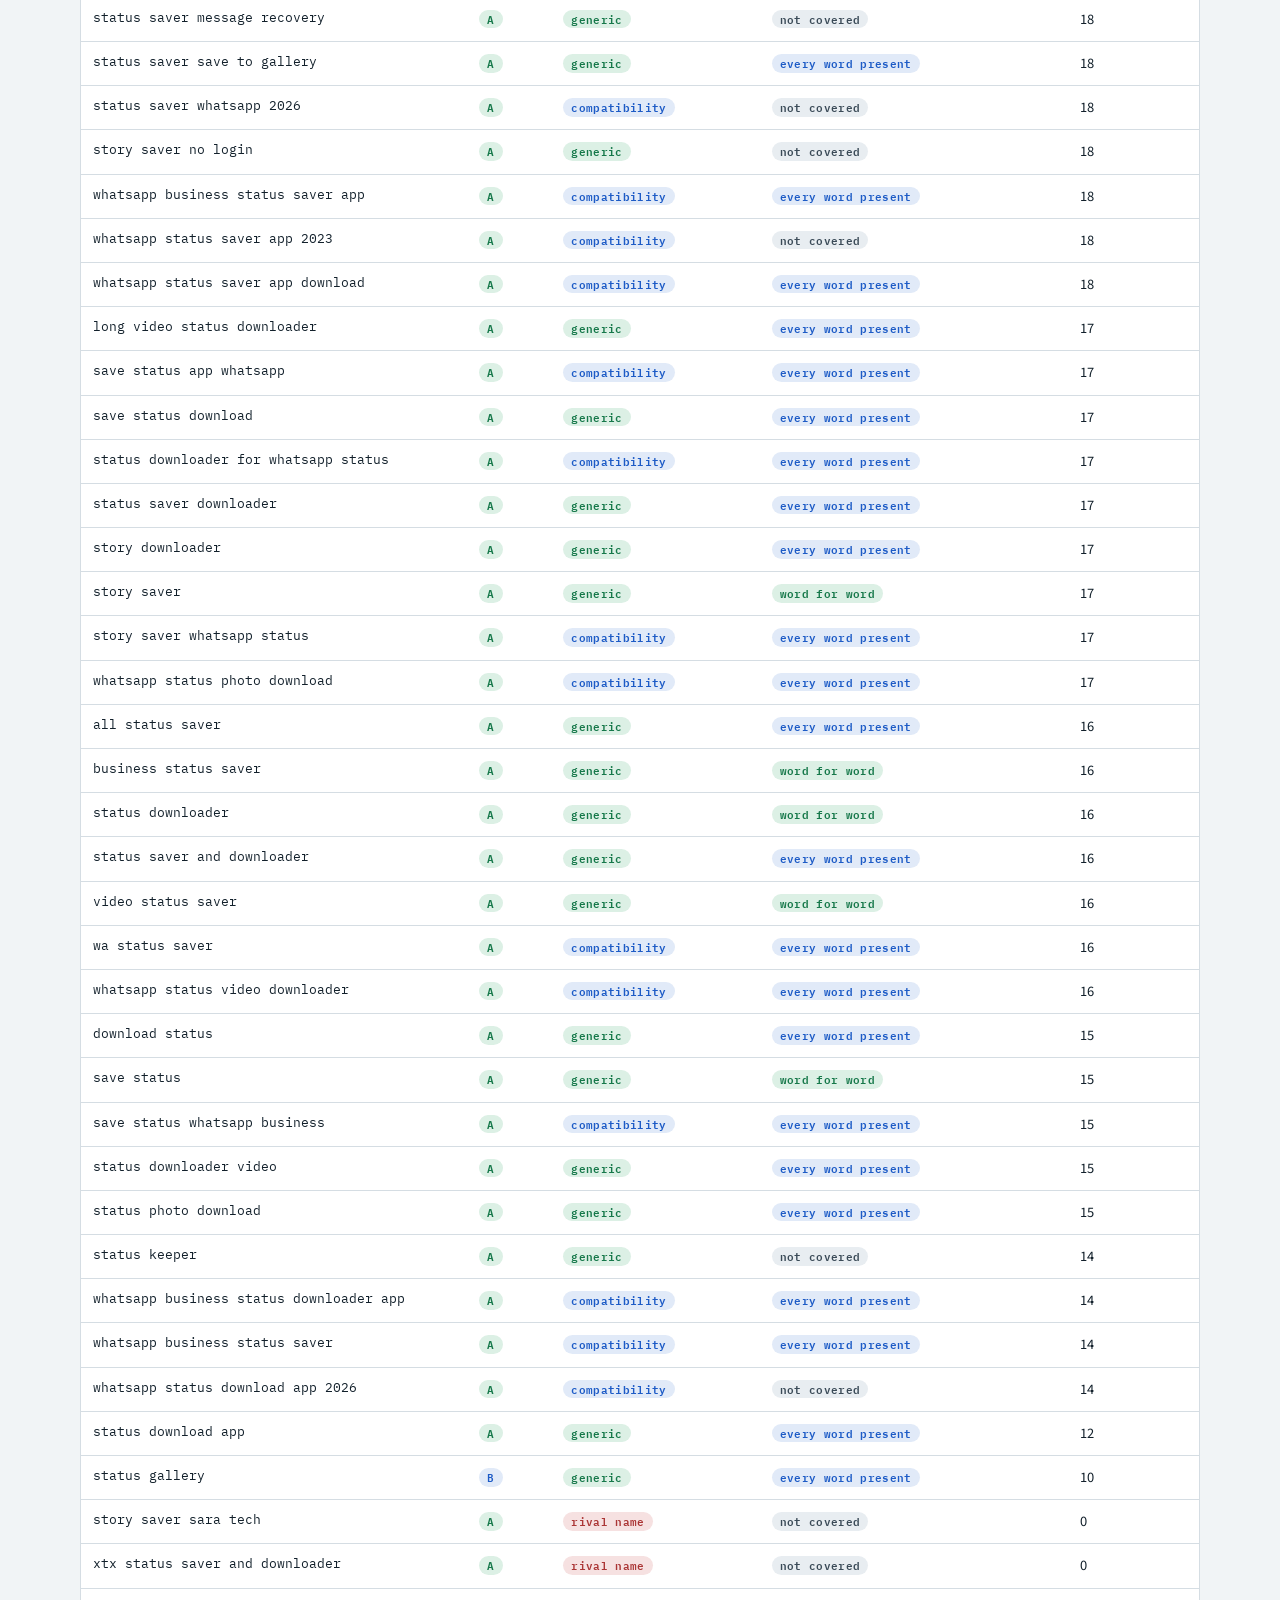
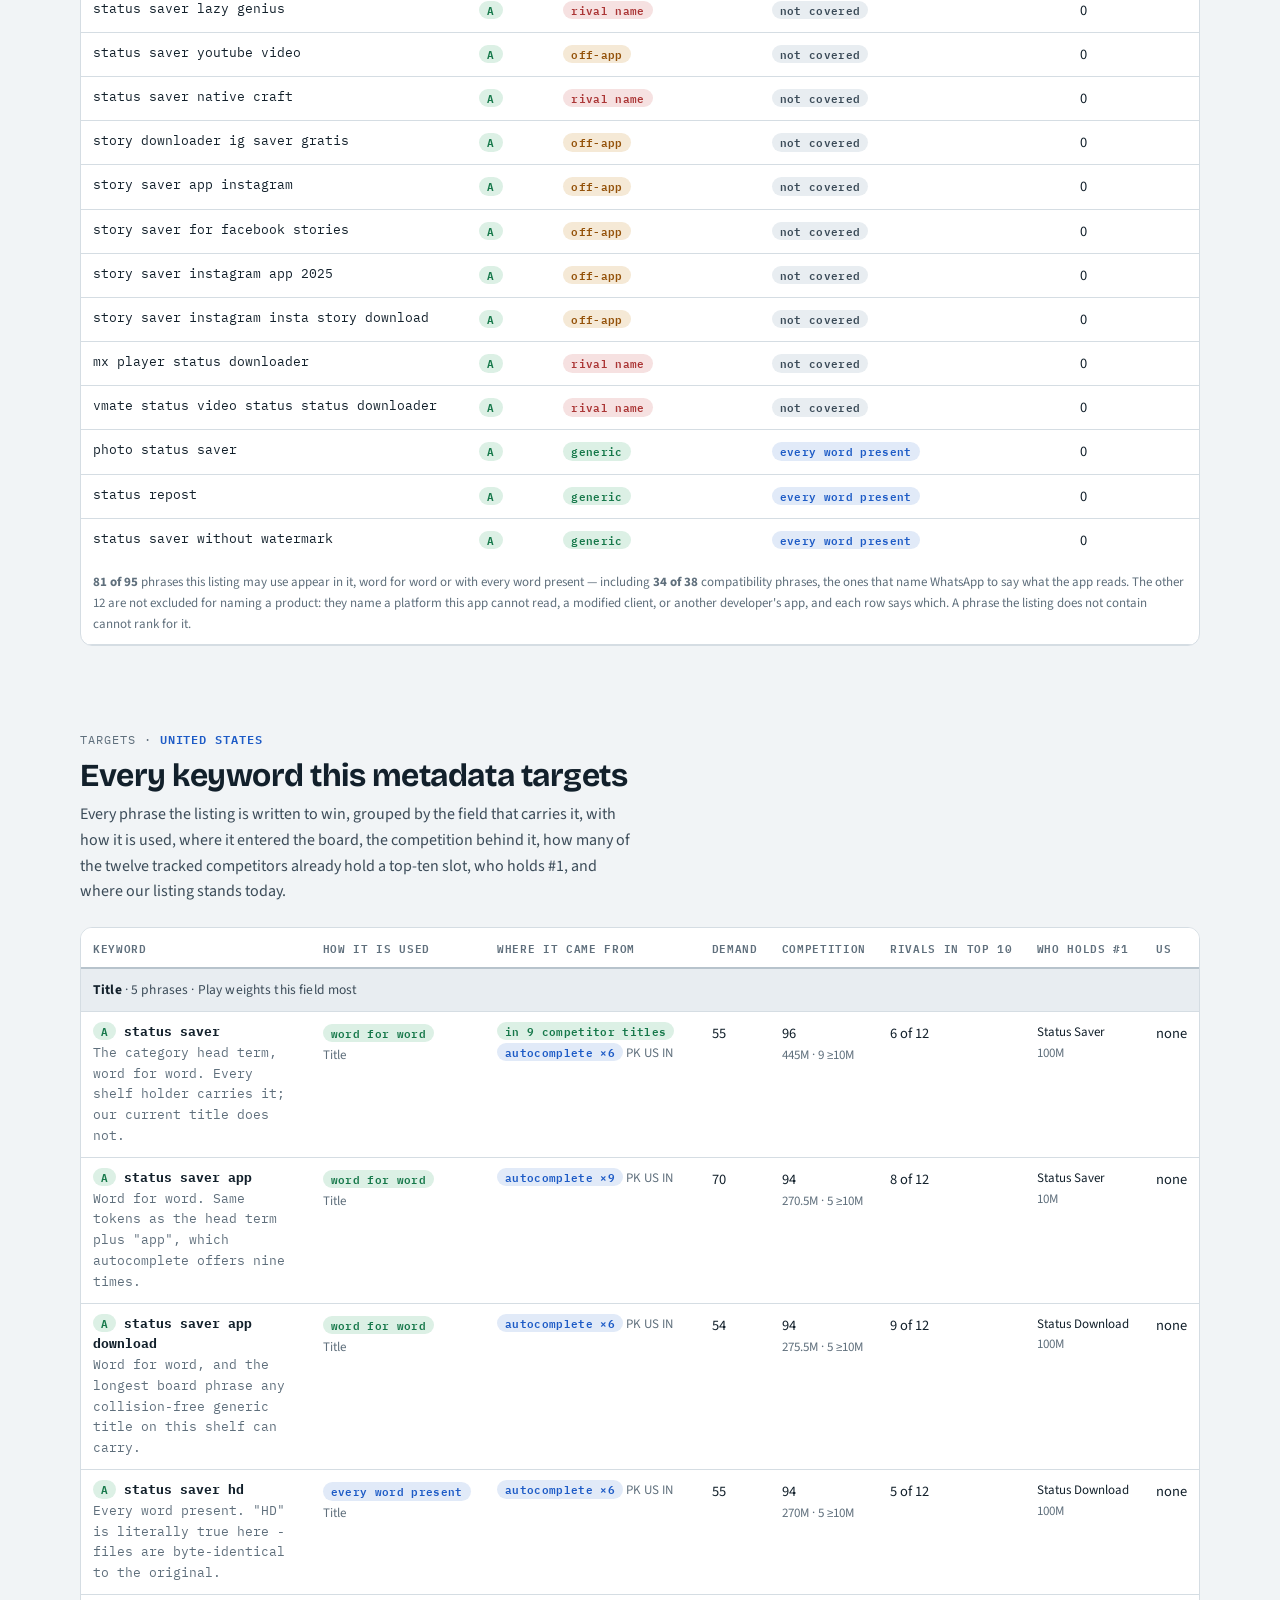
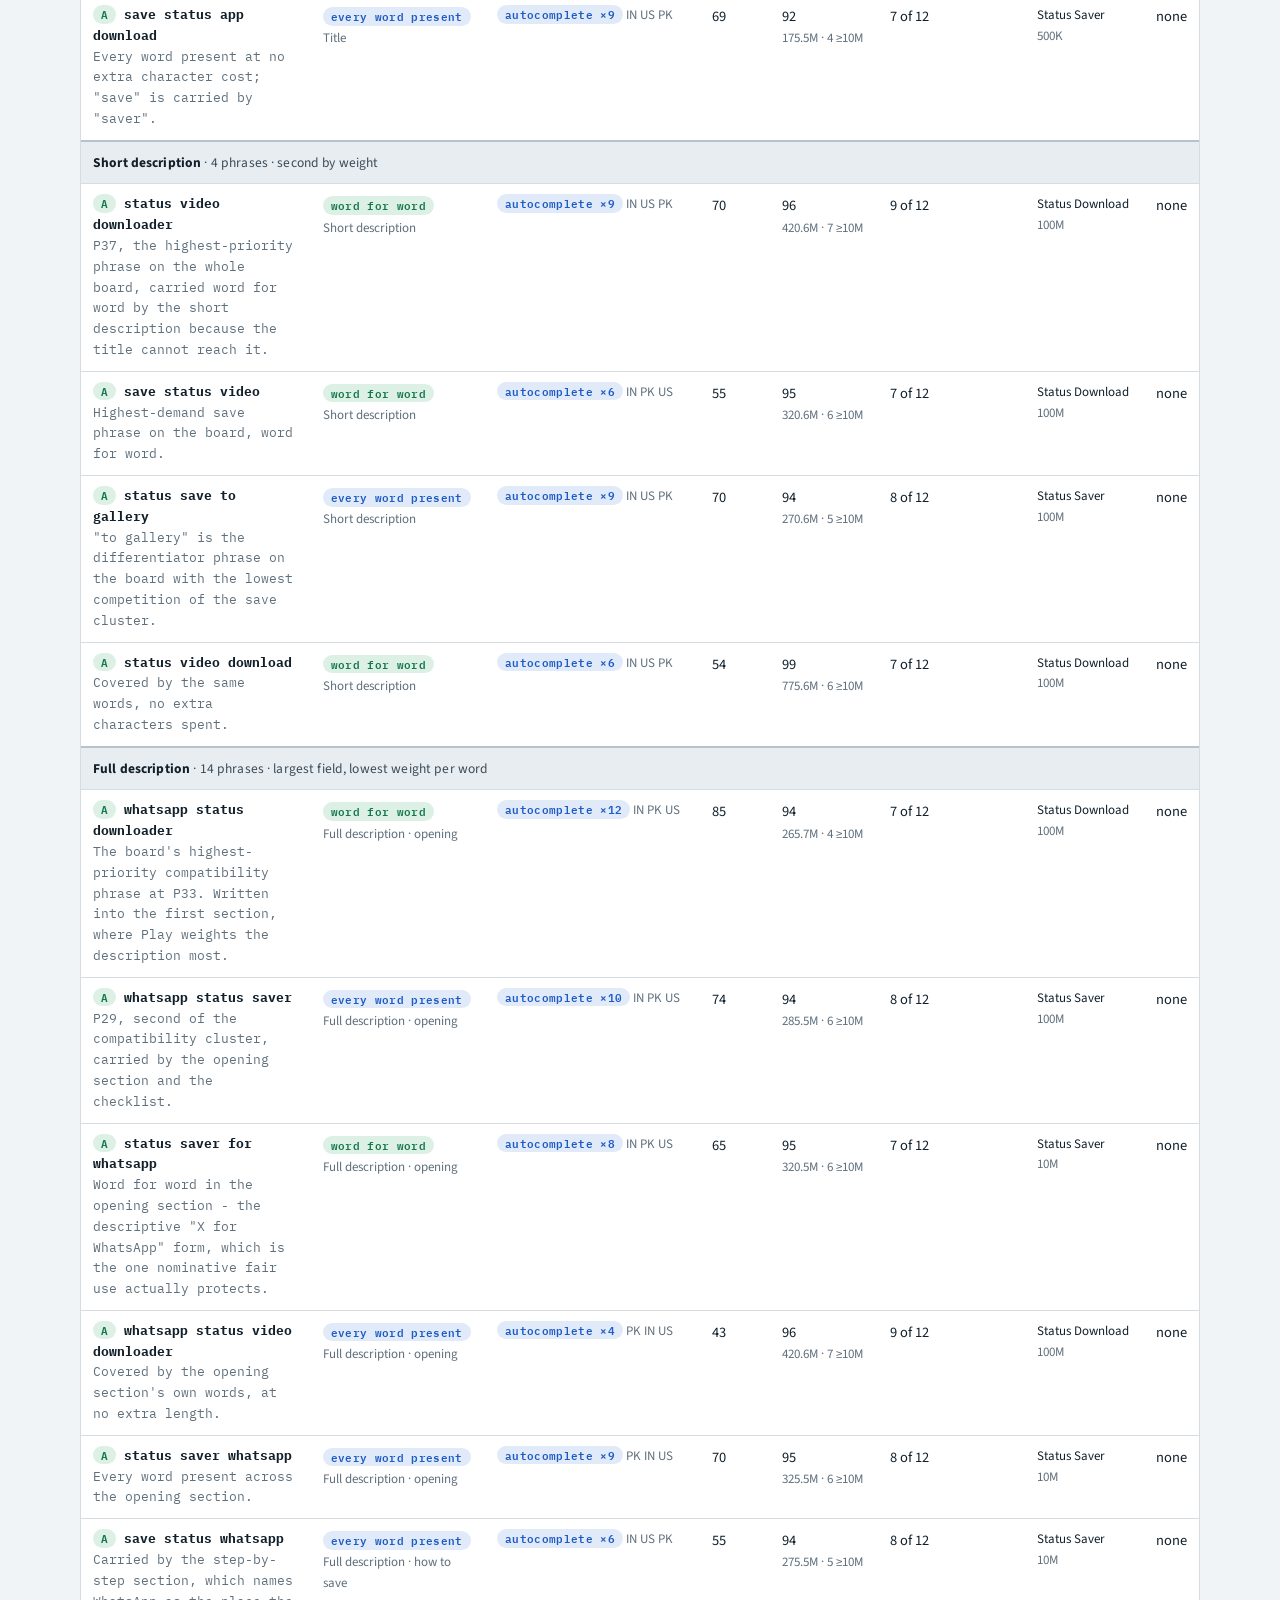
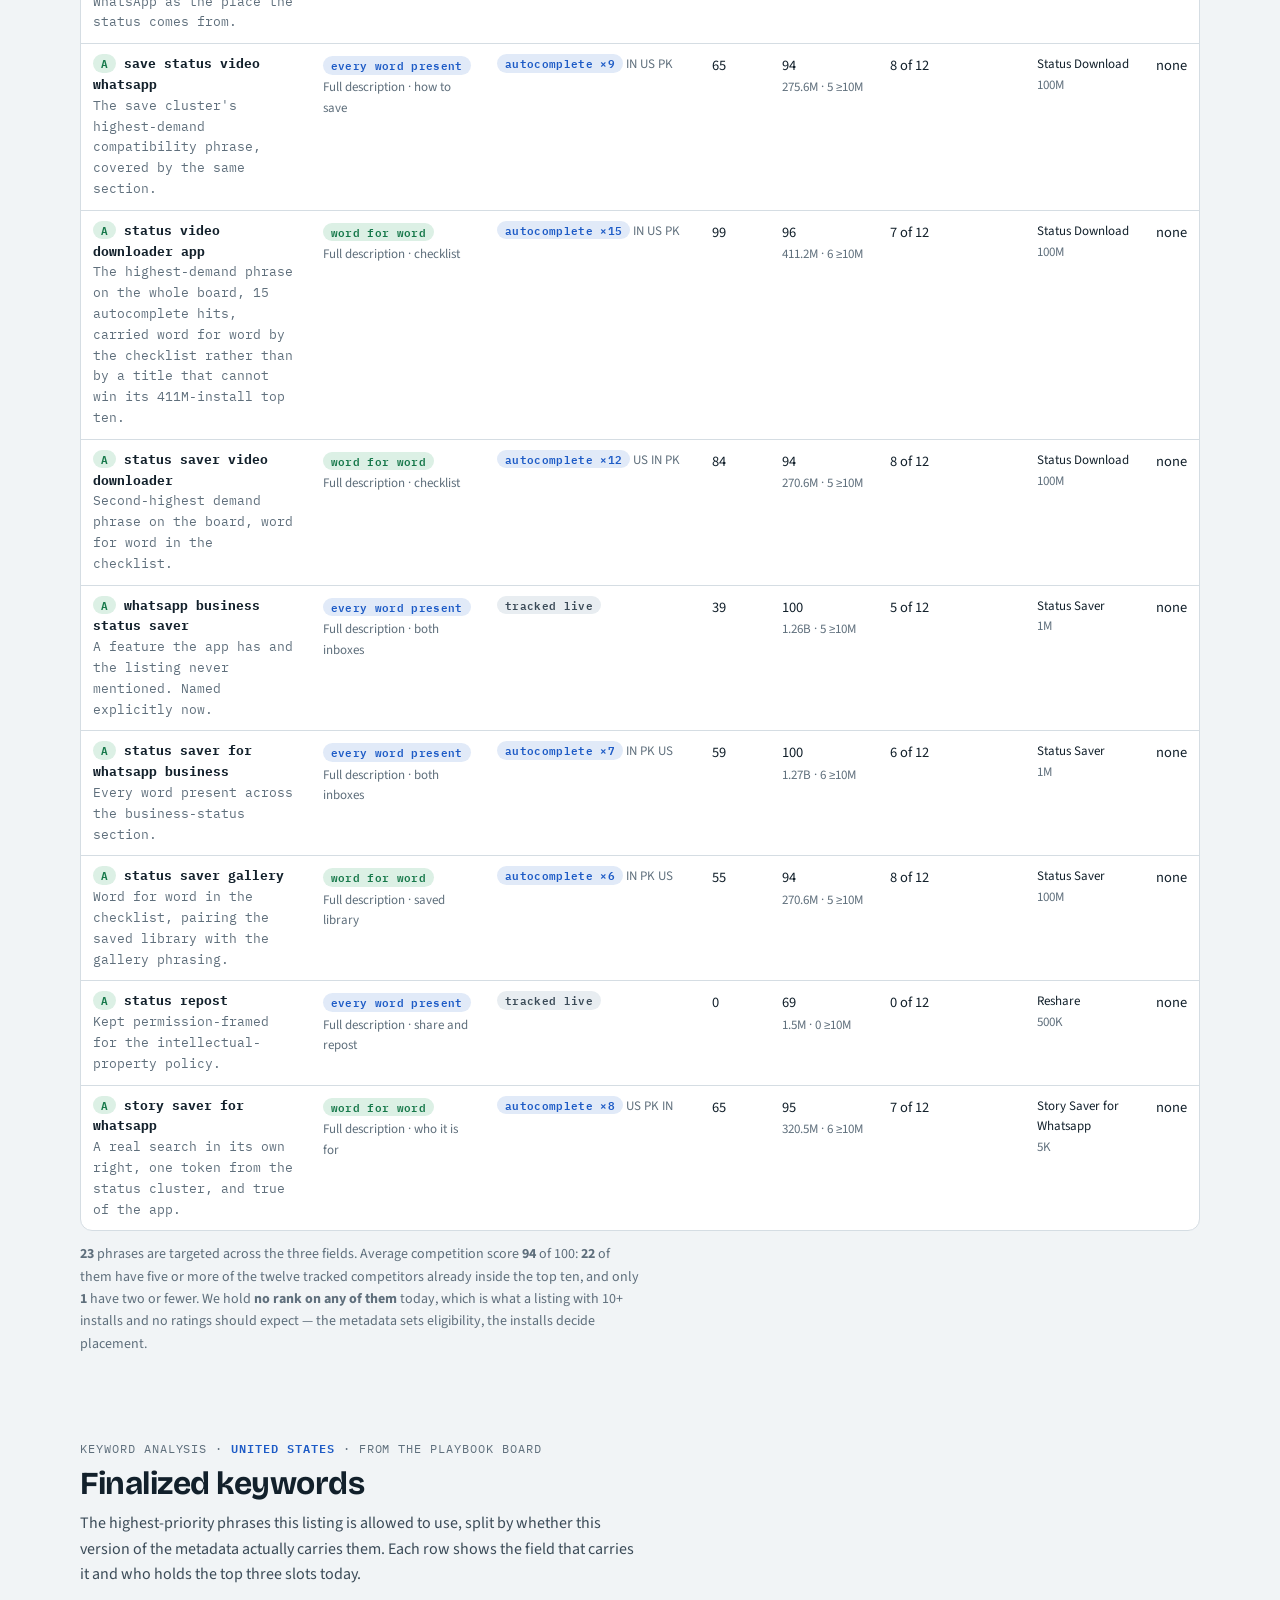
==== commit c1a4f136: "PlayStore Metadata: keep the brand out of the title, keep it in the description Follow-up to the pre" ====
--- a/tabs/03-playstore-metadata/index.html
+++ b/tabs/03-playstore-metadata/index.html
@@ -93,9 +93,10 @@
     <div class="sec-head">
       <p class="kicker">Targets · <span class="scope" data-scope></span></p>
       <h2>Every keyword this metadata targets</h2>
-      <p class="sub">The phrases the listing is written to win, in priority order, with the competition behind each one and where our listing stands today.</p>
+      <p class="sub">Every phrase the listing is written to win, grouped by the field that carries it, with how it is used, where it entered the board, the competition behind it, how many of the twelve tracked competitors already hold a top-ten slot, who holds #1, and where our listing stands today.</p>
     </div>
     <div class="tscroll"><table id="target-table"></table></div>
+    <p class="note" id="target-note"></p>
   </section>
 
   <section id="keywords">
--- a/assets/site.css
+++ b/assets/site.css
@@ -332,6 +332,10 @@
   .m-shots figure{margin:0; background:var(--surface); border:1px solid var(--line); border-radius:10px; overflow:hidden}
   .m-shots img{display:block; width:100%; height:auto; background:var(--sunk)}
   .m-shots figcaption{font-size:12.5px; color:var(--muted); padding:6px 9px}
+  /* group header row inside a table, used to band keywords by the field that carries them */
+  tr.grp td{background:var(--sunk); border-top:2px solid var(--line-strong); font-size:13.5px;
+    color:var(--ink-2); letter-spacing:.01em; padding-top:10px; padding-bottom:10px}
+  tr.grp td strong{color:var(--ink)}
   /* the rank legend above the competitor matrix, matching .rk.b1-.b4 */
   .sw.rk-b1{background:var(--rk1)} .sw.rk-b2{background:var(--rk2)}
   .sw.rk-b3{background:var(--rk3)} .sw.rk-b4{background:var(--rk4)}
